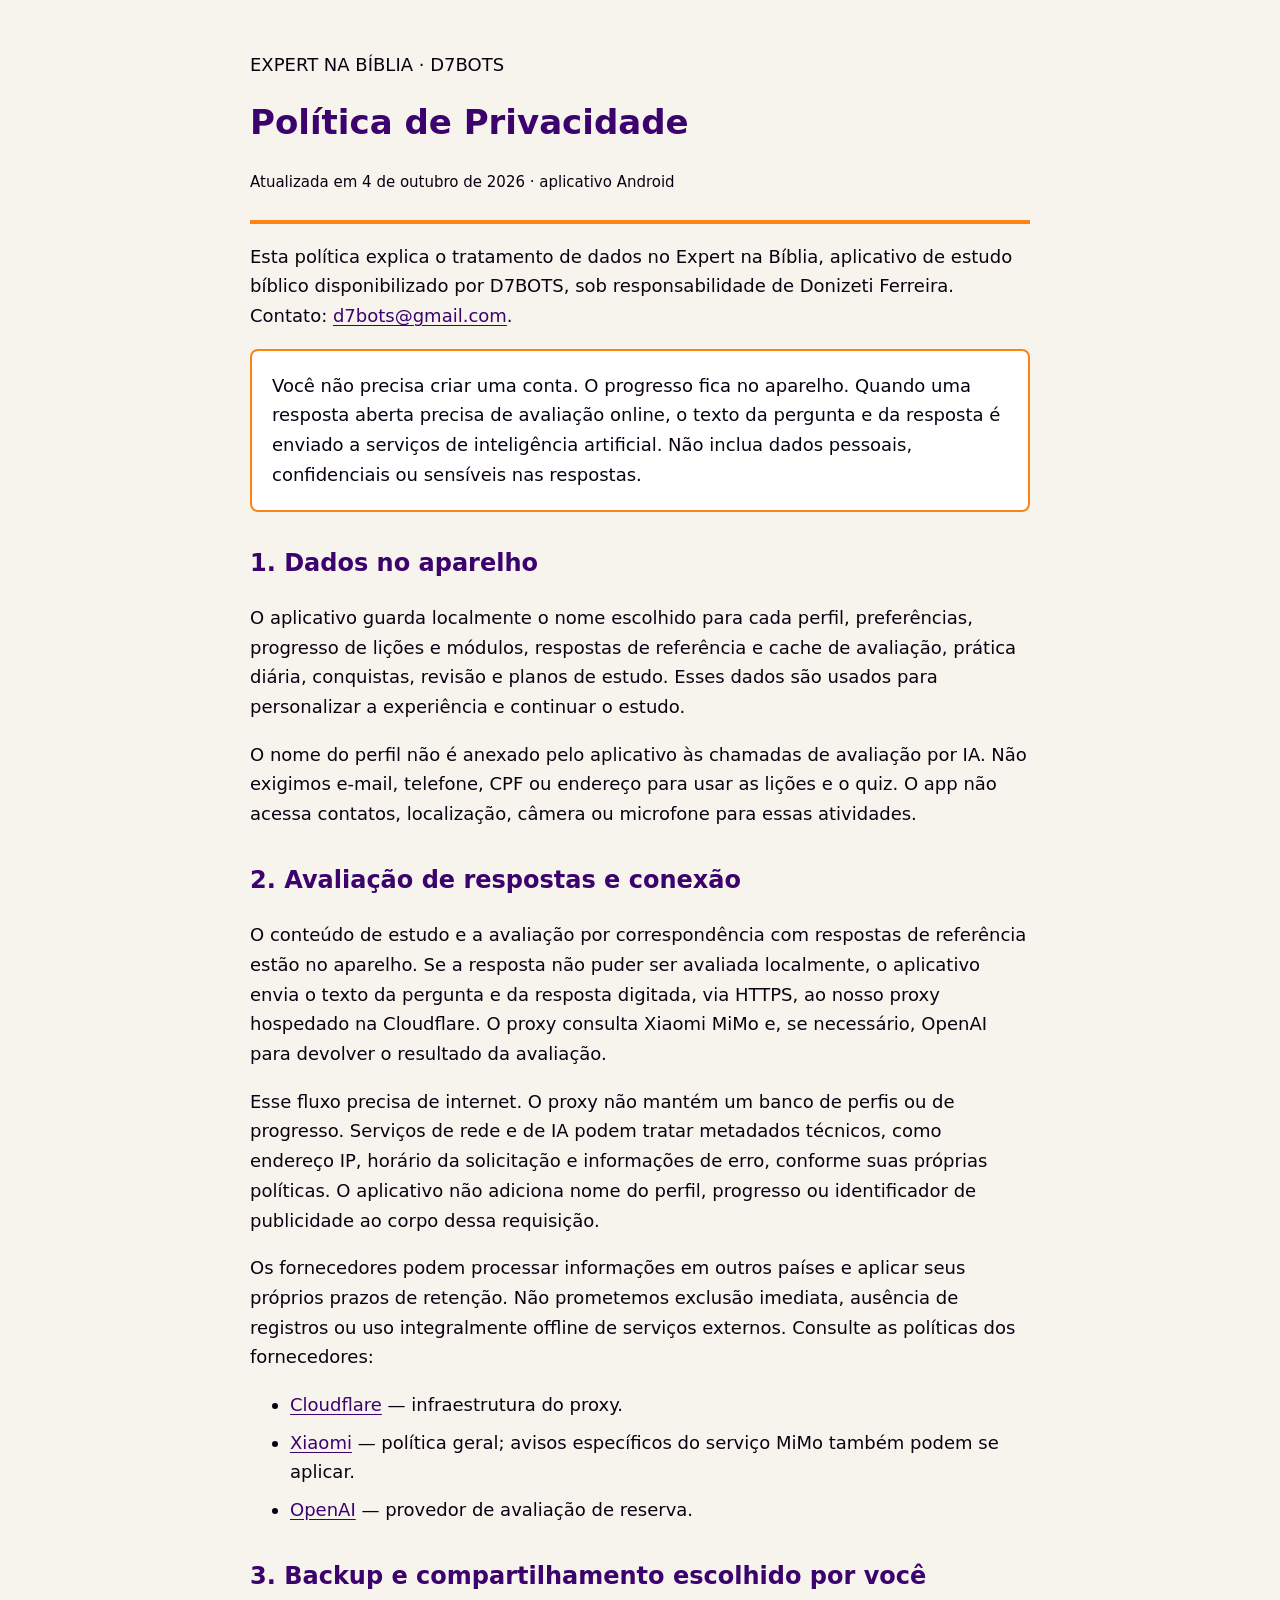
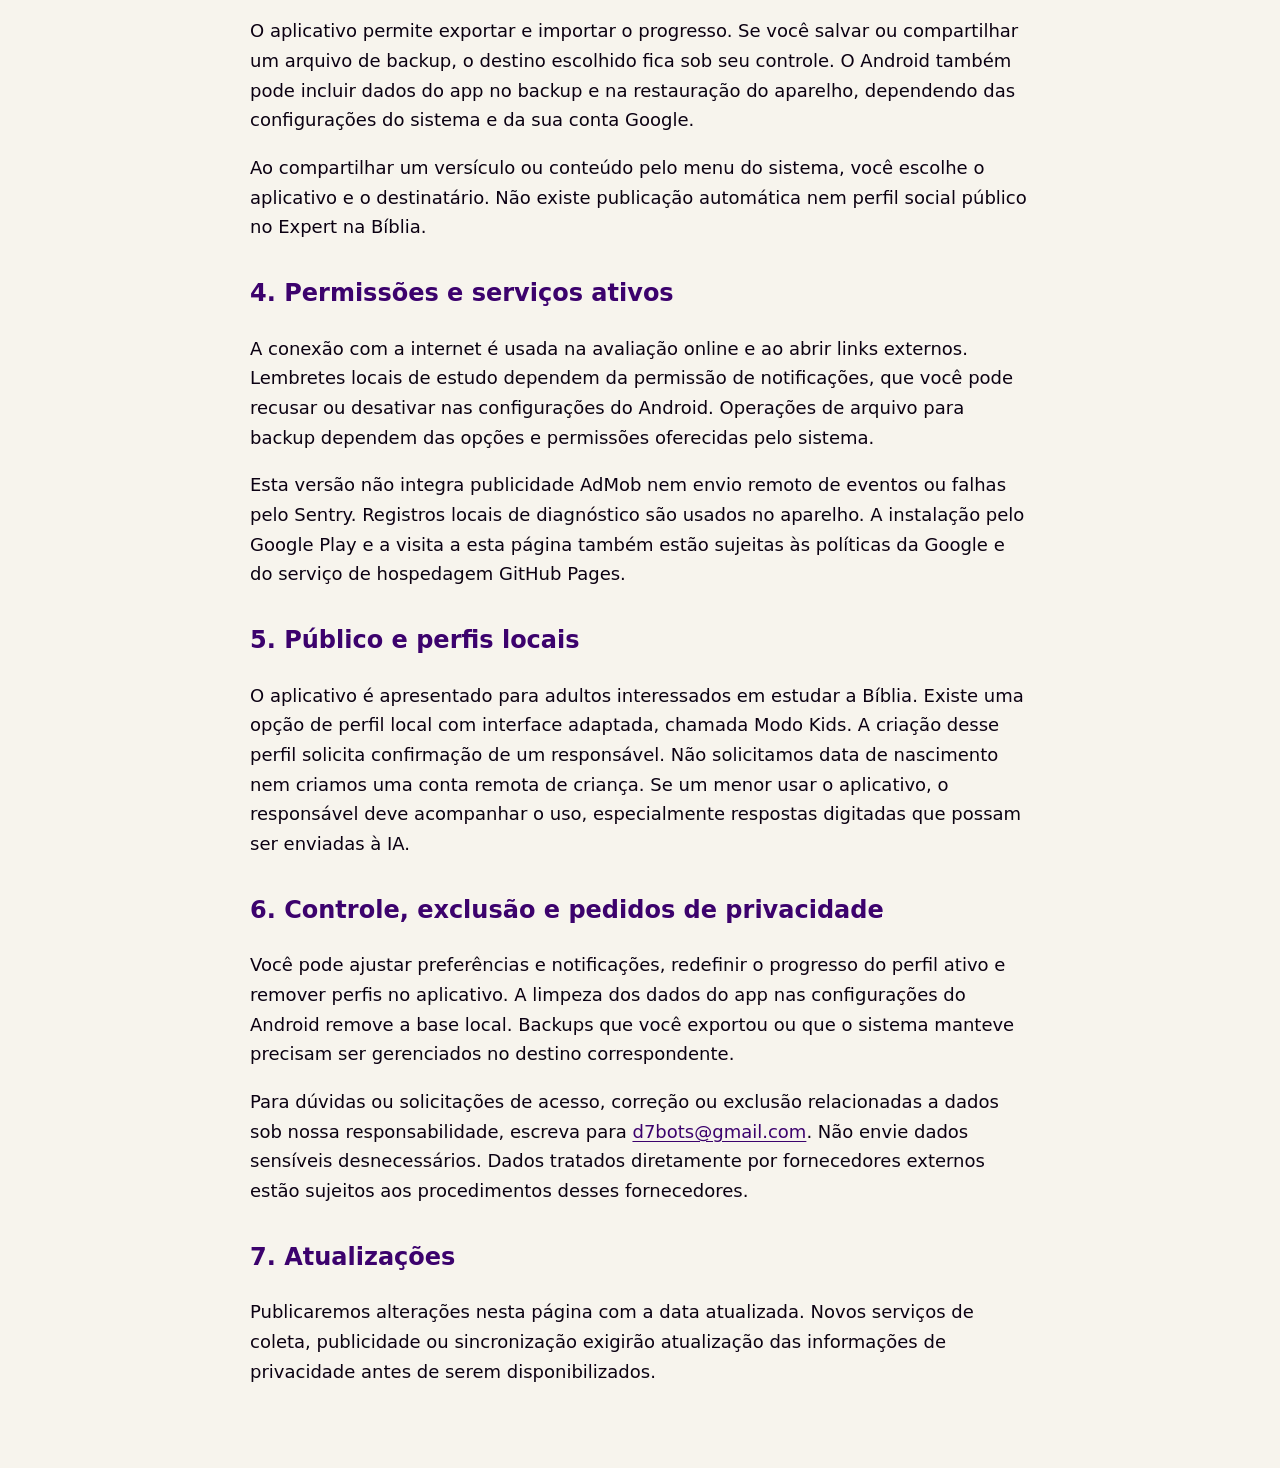
==== expert-na-biblia/privacy.html @ fb79379f "Publica politica de privacidade do Expert na Biblia" ====
<!doctype html>
<html lang="pt-BR">
<head>
  <meta charset="utf-8">
  <meta name="viewport" content="width=device-width, initial-scale=1">
  <title>Política de Privacidade — Expert na Bíblia</title>
  <meta name="description" content="Como o Expert na Bíblia trata o progresso local, as respostas de estudo e a avaliação por inteligência artificial.">
  <meta name="theme-color" content="#3c026d">
  <style>
    *{box-sizing:border-box}body{margin:0;padding:32px 20px 64px;background:#f7f4ed;color:#0b0012;font:18px/1.65 system-ui,sans-serif}main{max-width:780px;margin:auto}header{border-bottom:4px solid #fd8414;padding-bottom:24px}h1{font-size:34px;line-height:1.2;color:#3c026d}h2{font-size:24px;color:#3c026d;margin-top:32px}a{color:#3c026d;text-underline-offset:3px}li{margin:8px 0}.nota{padding:20px;border:2px solid #fd8414;border-radius:8px;background:#ffffff}small{font-size:15px}@media(max-width:480px){body{font-size:17px;padding:24px 16px}h1{font-size:28px}}
  </style>
</head>
<body><main>
  <header><p>EXPERT NA BÍBLIA · D7BOTS</p><h1>Política de Privacidade</h1><small>Atualizada em 4 de outubro de 2026 · aplicativo Android</small></header>
  <p>Esta política explica o tratamento de dados no Expert na Bíblia, aplicativo de estudo bíblico disponibilizado por D7BOTS, sob responsabilidade de Donizeti Ferreira. Contato: <a href="mailto:d7bots@gmail.com">d7bots@gmail.com</a>.</p>
  <p class="nota">Você não precisa criar uma conta. O progresso fica no aparelho. Quando uma resposta aberta precisa de avaliação online, o texto da pergunta e da resposta é enviado a serviços de inteligência artificial. Não inclua dados pessoais, confidenciais ou sensíveis nas respostas.</p>
  <h2>1. Dados no aparelho</h2>
  <p>O aplicativo guarda localmente o nome escolhido para cada perfil, preferências, progresso de lições e módulos, respostas de referência e cache de avaliação, prática diária, conquistas, revisão e planos de estudo. Esses dados são usados para personalizar a experiência e continuar o estudo.</p>
  <p>O nome do perfil não é anexado pelo aplicativo às chamadas de avaliação por IA. Não exigimos e-mail, telefone, CPF ou endereço para usar as lições e o quiz. O app não acessa contatos, localização, câmera ou microfone para essas atividades.</p>
  <h2>2. Avaliação de respostas e conexão</h2>
  <p>O conteúdo de estudo e a avaliação por correspondência com respostas de referência estão no aparelho. Se a resposta não puder ser avaliada localmente, o aplicativo envia o texto da pergunta e da resposta digitada, via HTTPS, ao nosso proxy hospedado na Cloudflare. O proxy consulta Xiaomi MiMo e, se necessário, OpenAI para devolver o resultado da avaliação.</p>
  <p>Esse fluxo precisa de internet. O proxy não mantém um banco de perfis ou de progresso. Serviços de rede e de IA podem tratar metadados técnicos, como endereço IP, horário da solicitação e informações de erro, conforme suas próprias políticas. O aplicativo não adiciona nome do perfil, progresso ou identificador de publicidade ao corpo dessa requisição.</p>
  <p>Os fornecedores podem processar informações em outros países e aplicar seus próprios prazos de retenção. Não prometemos exclusão imediata, ausência de registros ou uso integralmente offline de serviços externos. Consulte as políticas dos fornecedores:</p>
  <ul>
    <li><a href="https://www.cloudflare.com/privacypolicy/">Cloudflare</a> — infraestrutura do proxy.</li>
    <li><a href="https://privacy.mi.com/all/pt_BR/">Xiaomi</a> — política geral; avisos específicos do serviço MiMo também podem se aplicar.</li>
    <li><a href="https://openai.com/policies/privacy-policy/">OpenAI</a> — provedor de avaliação de reserva.</li>
  </ul>
  <h2>3. Backup e compartilhamento escolhido por você</h2>
  <p>O aplicativo permite exportar e importar o progresso. Se você salvar ou compartilhar um arquivo de backup, o destino escolhido fica sob seu controle. O Android também pode incluir dados do app no backup e na restauração do aparelho, dependendo das configurações do sistema e da sua conta Google.</p>
  <p>Ao compartilhar um versículo ou conteúdo pelo menu do sistema, você escolhe o aplicativo e o destinatário. Não existe publicação automática nem perfil social público no Expert na Bíblia.</p>
  <h2>4. Permissões e serviços ativos</h2>
  <p>A conexão com a internet é usada na avaliação online e ao abrir links externos. Lembretes locais de estudo dependem da permissão de notificações, que você pode recusar ou desativar nas configurações do Android. Operações de arquivo para backup dependem das opções e permissões oferecidas pelo sistema.</p>
  <p>Esta versão não integra publicidade AdMob nem envio remoto de eventos ou falhas pelo Sentry. Registros locais de diagnóstico são usados no aparelho. A instalação pelo Google Play e a visita a esta página também estão sujeitas às políticas da Google e do serviço de hospedagem GitHub Pages.</p>
  <h2>5. Público e perfis locais</h2>
  <p>O aplicativo é apresentado para adultos interessados em estudar a Bíblia. Existe uma opção de perfil local com interface adaptada, chamada Modo Kids. A criação desse perfil solicita confirmação de um responsável. Não solicitamos data de nascimento nem criamos uma conta remota de criança. Se um menor usar o aplicativo, o responsável deve acompanhar o uso, especialmente respostas digitadas que possam ser enviadas à IA.</p>
  <h2>6. Controle, exclusão e pedidos de privacidade</h2>
  <p>Você pode ajustar preferências e notificações, redefinir o progresso do perfil ativo e remover perfis no aplicativo. A limpeza dos dados do app nas configurações do Android remove a base local. Backups que você exportou ou que o sistema manteve precisam ser gerenciados no destino correspondente.</p>
  <p>Para dúvidas ou solicitações de acesso, correção ou exclusão relacionadas a dados sob nossa responsabilidade, escreva para <a href="mailto:d7bots@gmail.com">d7bots@gmail.com</a>. Não envie dados sensíveis desnecessários. Dados tratados diretamente por fornecedores externos estão sujeitos aos procedimentos desses fornecedores.</p>
  <h2>7. Atualizações</h2>
  <p>Publicaremos alterações nesta página com a data atualizada. Novos serviços de coleta, publicidade ou sincronização exigirão atualização das informações de privacidade antes de serem disponibilizados.</p>
</main></body>
</html>
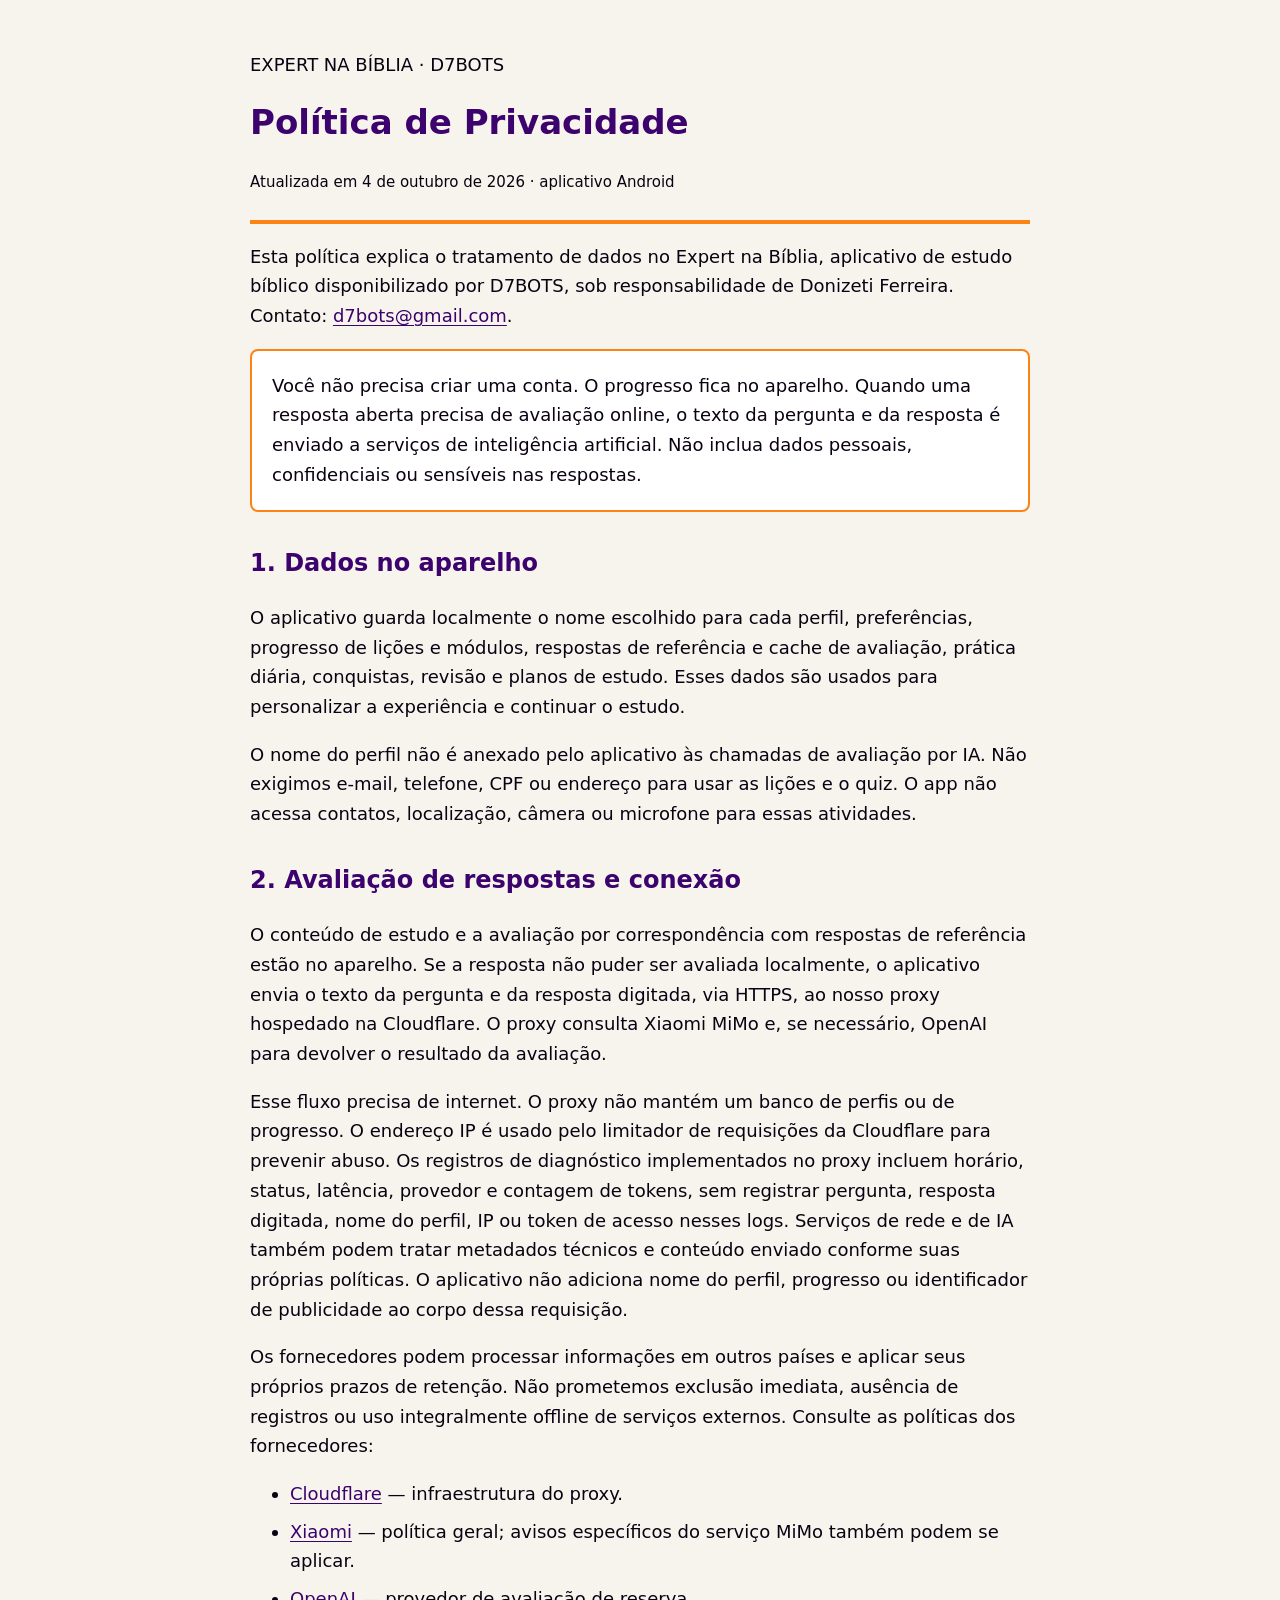
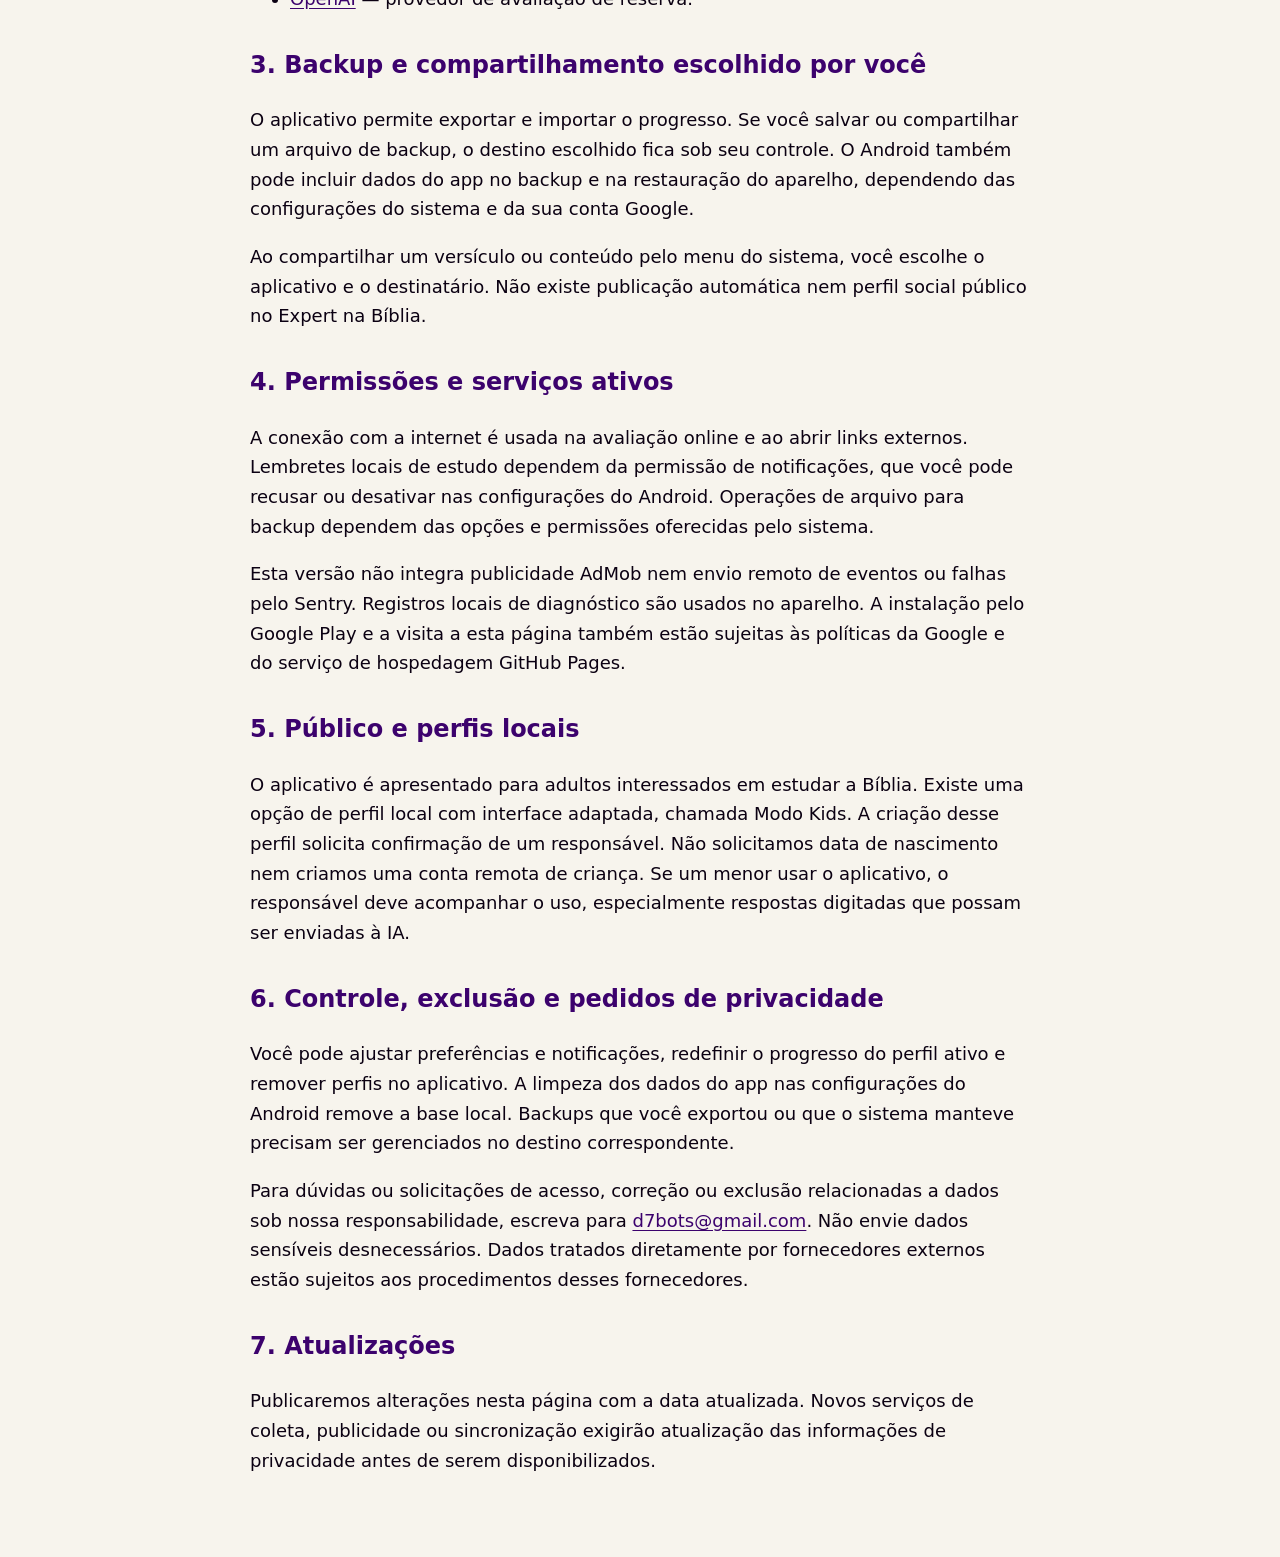
==== commit 5e75e7b4: "Publica politica de privacidade do Expert na Biblia" ====
--- a/expert-na-biblia/privacy.html
+++ b/expert-na-biblia/privacy.html
@@ -19,7 +19,7 @@
   <p>O nome do perfil não é anexado pelo aplicativo às chamadas de avaliação por IA. Não exigimos e-mail, telefone, CPF ou endereço para usar as lições e o quiz. O app não acessa contatos, localização, câmera ou microfone para essas atividades.</p>
   <h2>2. Avaliação de respostas e conexão</h2>
   <p>O conteúdo de estudo e a avaliação por correspondência com respostas de referência estão no aparelho. Se a resposta não puder ser avaliada localmente, o aplicativo envia o texto da pergunta e da resposta digitada, via HTTPS, ao nosso proxy hospedado na Cloudflare. O proxy consulta Xiaomi MiMo e, se necessário, OpenAI para devolver o resultado da avaliação.</p>
-  <p>Esse fluxo precisa de internet. O proxy não mantém um banco de perfis ou de progresso. Serviços de rede e de IA podem tratar metadados técnicos, como endereço IP, horário da solicitação e informações de erro, conforme suas próprias políticas. O aplicativo não adiciona nome do perfil, progresso ou identificador de publicidade ao corpo dessa requisição.</p>
+  <p>Esse fluxo precisa de internet. O proxy não mantém um banco de perfis ou de progresso. O endereço IP é usado pelo limitador de requisições da Cloudflare para prevenir abuso. Os registros de diagnóstico implementados no proxy incluem horário, status, latência, provedor e contagem de tokens, sem registrar pergunta, resposta digitada, nome do perfil, IP ou token de acesso nesses logs. Serviços de rede e de IA também podem tratar metadados técnicos e conteúdo enviado conforme suas próprias políticas. O aplicativo não adiciona nome do perfil, progresso ou identificador de publicidade ao corpo dessa requisição.</p>
   <p>Os fornecedores podem processar informações em outros países e aplicar seus próprios prazos de retenção. Não prometemos exclusão imediata, ausência de registros ou uso integralmente offline de serviços externos. Consulte as políticas dos fornecedores:</p>
   <ul>
     <li><a href="https://www.cloudflare.com/privacypolicy/">Cloudflare</a> — infraestrutura do proxy.</li>
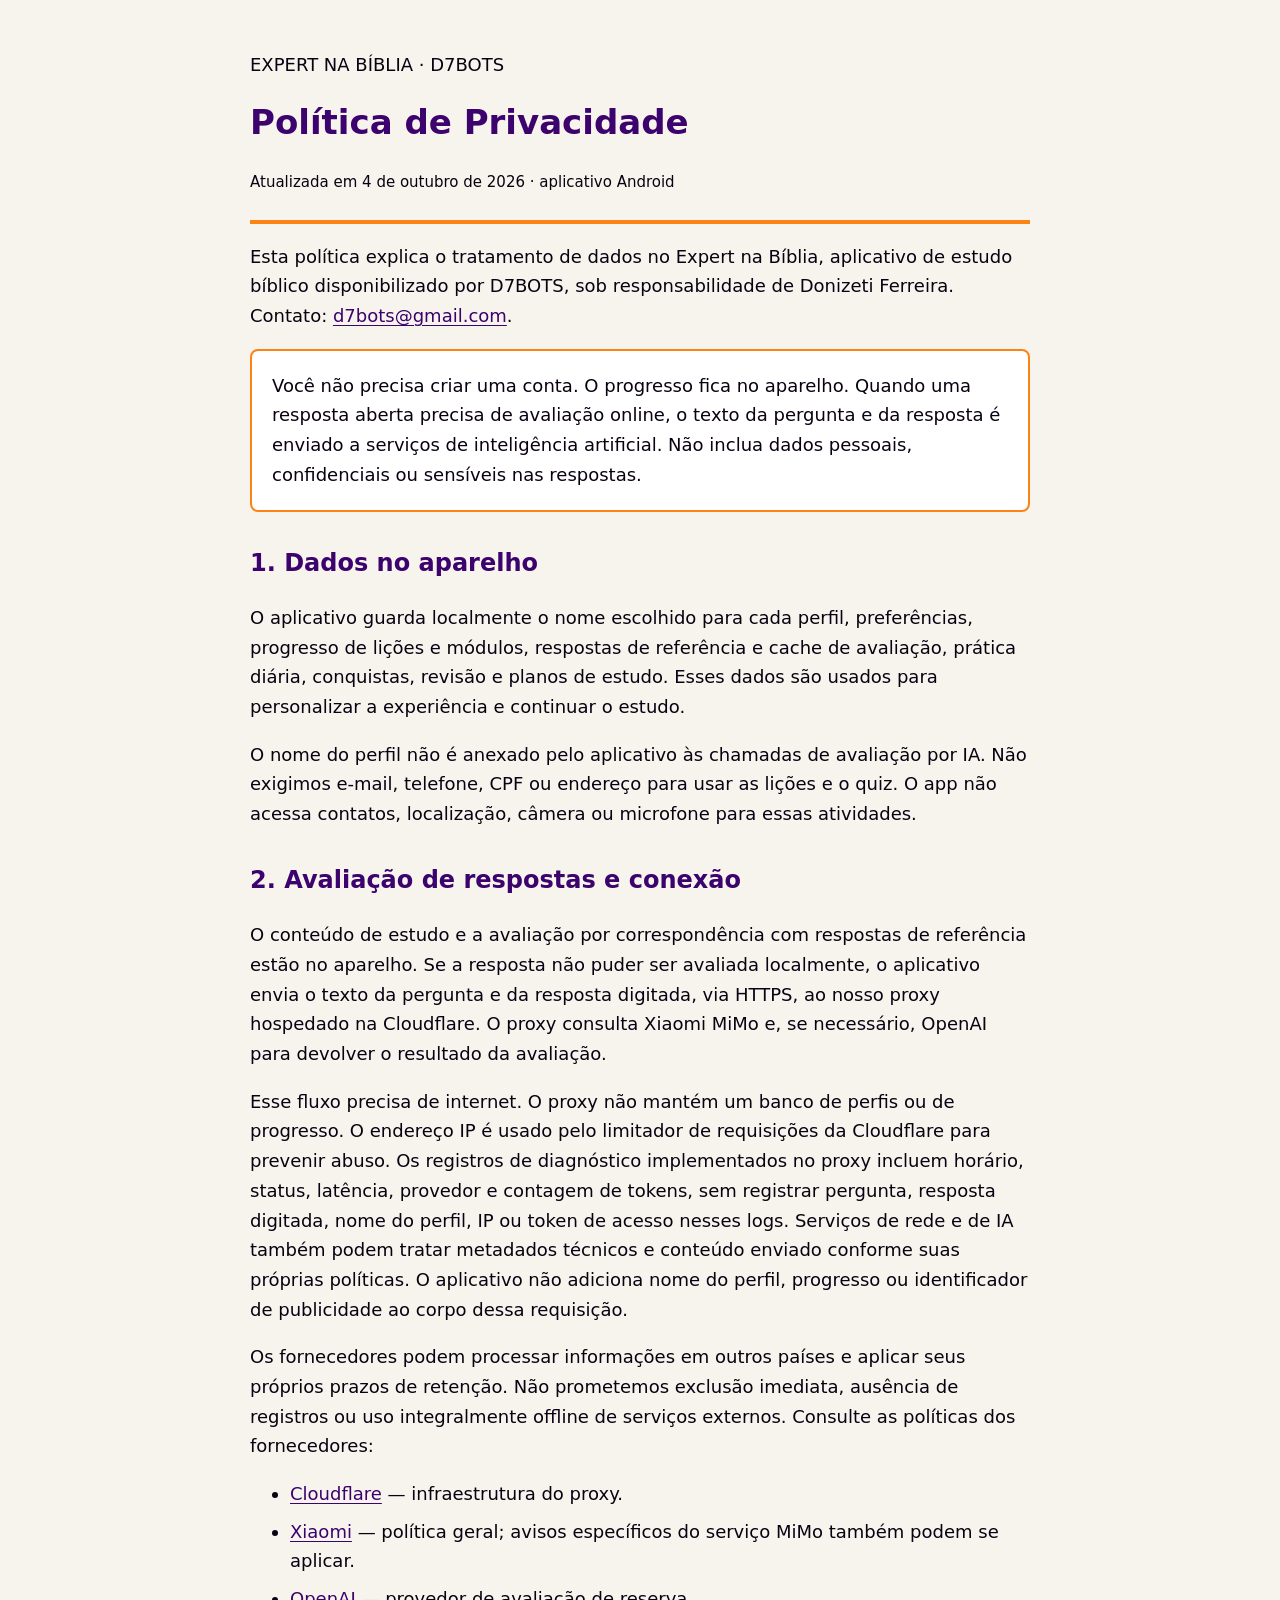
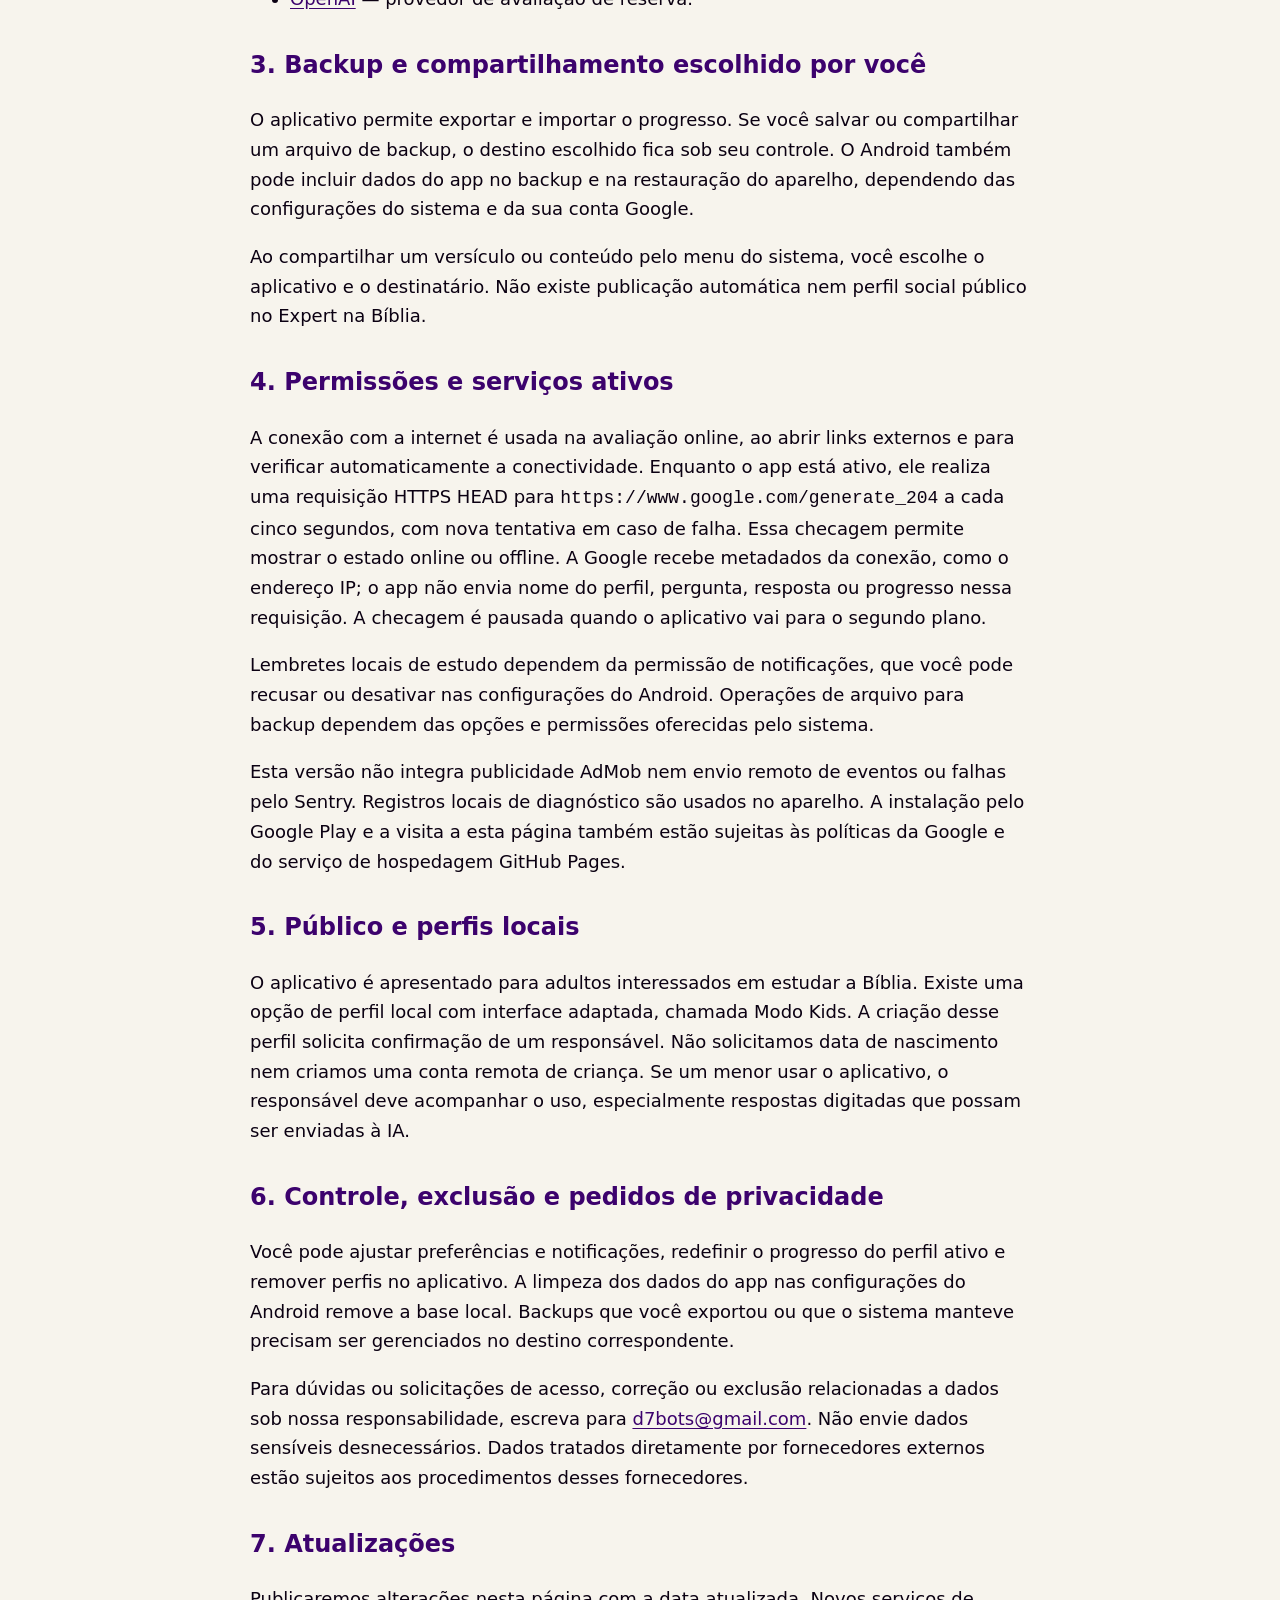
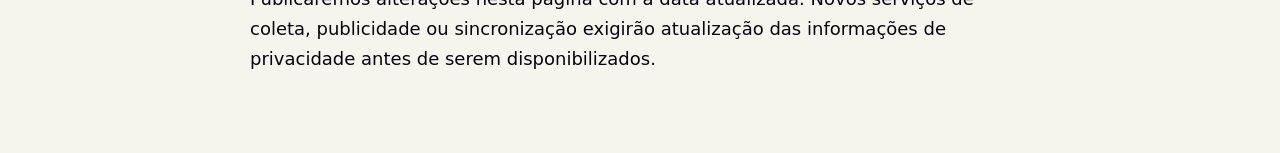
==== commit 317facc5: "Publica politica de privacidade do Expert na Biblia" ====
--- a/expert-na-biblia/privacy.html
+++ b/expert-na-biblia/privacy.html
@@ -30,11 +30,12 @@
   <p>O aplicativo permite exportar e importar o progresso. Se você salvar ou compartilhar um arquivo de backup, o destino escolhido fica sob seu controle. O Android também pode incluir dados do app no backup e na restauração do aparelho, dependendo das configurações do sistema e da sua conta Google.</p>
   <p>Ao compartilhar um versículo ou conteúdo pelo menu do sistema, você escolhe o aplicativo e o destinatário. Não existe publicação automática nem perfil social público no Expert na Bíblia.</p>
   <h2>4. Permissões e serviços ativos</h2>
-  <p>A conexão com a internet é usada na avaliação online e ao abrir links externos. Lembretes locais de estudo dependem da permissão de notificações, que você pode recusar ou desativar nas configurações do Android. Operações de arquivo para backup dependem das opções e permissões oferecidas pelo sistema.</p>
+  <p>A conexão com a internet é usada na avaliação online, ao abrir links externos e para verificar automaticamente a conectividade. Enquanto o app está ativo, ele realiza uma requisição HTTPS HEAD para <code>https://www.google.com/generate_204</code> a cada cinco segundos, com nova tentativa em caso de falha. Essa checagem permite mostrar o estado online ou offline. A Google recebe metadados da conexão, como o endereço IP; o app não envia nome do perfil, pergunta, resposta ou progresso nessa requisição. A checagem é pausada quando o aplicativo vai para o segundo plano.</p>
+  <p>Lembretes locais de estudo dependem da permissão de notificações, que você pode recusar ou desativar nas configurações do Android. Operações de arquivo para backup dependem das opções e permissões oferecidas pelo sistema.</p>
   <p>Esta versão não integra publicidade AdMob nem envio remoto de eventos ou falhas pelo Sentry. Registros locais de diagnóstico são usados no aparelho. A instalação pelo Google Play e a visita a esta página também estão sujeitas às políticas da Google e do serviço de hospedagem GitHub Pages.</p>
   <h2>5. Público e perfis locais</h2>
   <p>O aplicativo é apresentado para adultos interessados em estudar a Bíblia. Existe uma opção de perfil local com interface adaptada, chamada Modo Kids. A criação desse perfil solicita confirmação de um responsável. Não solicitamos data de nascimento nem criamos uma conta remota de criança. Se um menor usar o aplicativo, o responsável deve acompanhar o uso, especialmente respostas digitadas que possam ser enviadas à IA.</p>
-  <h2>6. Controle, exclusão e pedidos de privacidade</h2>
+  <h2 id="exclusao">6. Controle, exclusão e pedidos de privacidade</h2>
   <p>Você pode ajustar preferências e notificações, redefinir o progresso do perfil ativo e remover perfis no aplicativo. A limpeza dos dados do app nas configurações do Android remove a base local. Backups que você exportou ou que o sistema manteve precisam ser gerenciados no destino correspondente.</p>
   <p>Para dúvidas ou solicitações de acesso, correção ou exclusão relacionadas a dados sob nossa responsabilidade, escreva para <a href="mailto:d7bots@gmail.com">d7bots@gmail.com</a>. Não envie dados sensíveis desnecessários. Dados tratados diretamente por fornecedores externos estão sujeitos aos procedimentos desses fornecedores.</p>
   <h2>7. Atualizações</h2>
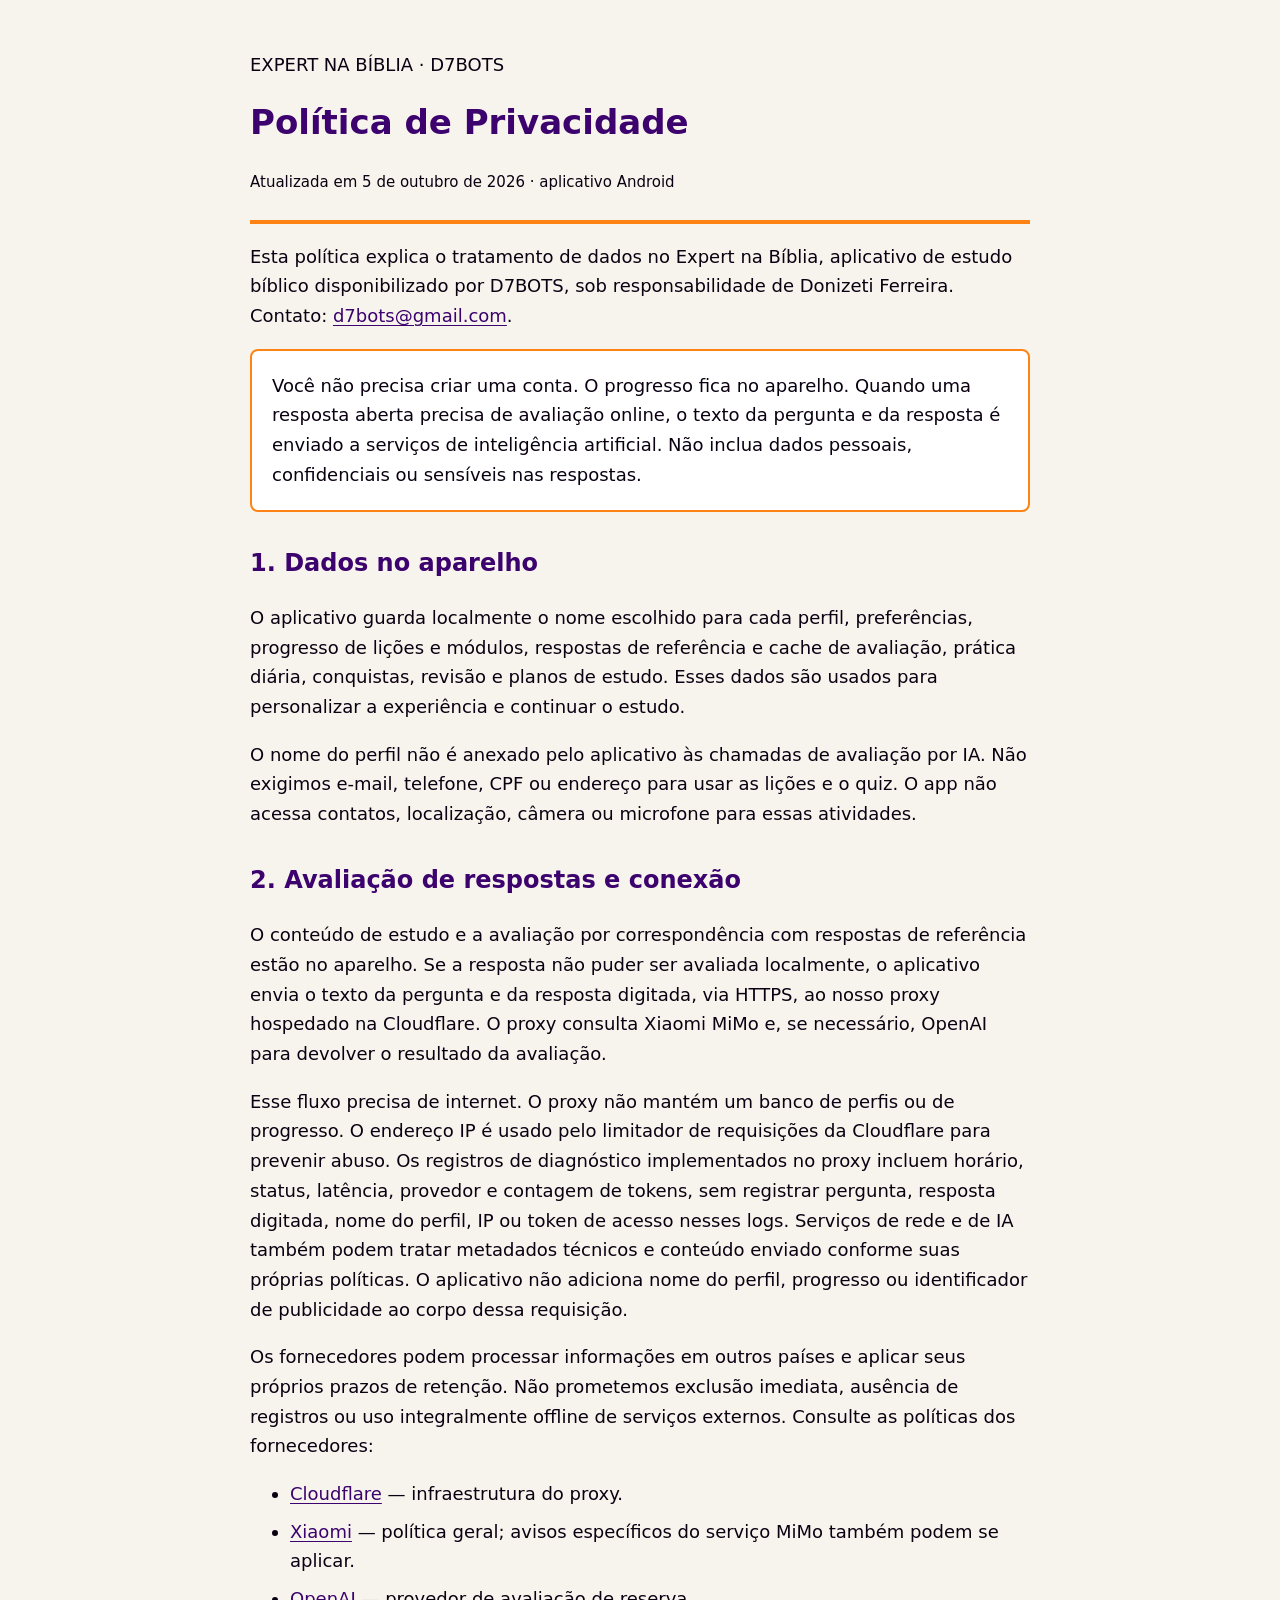
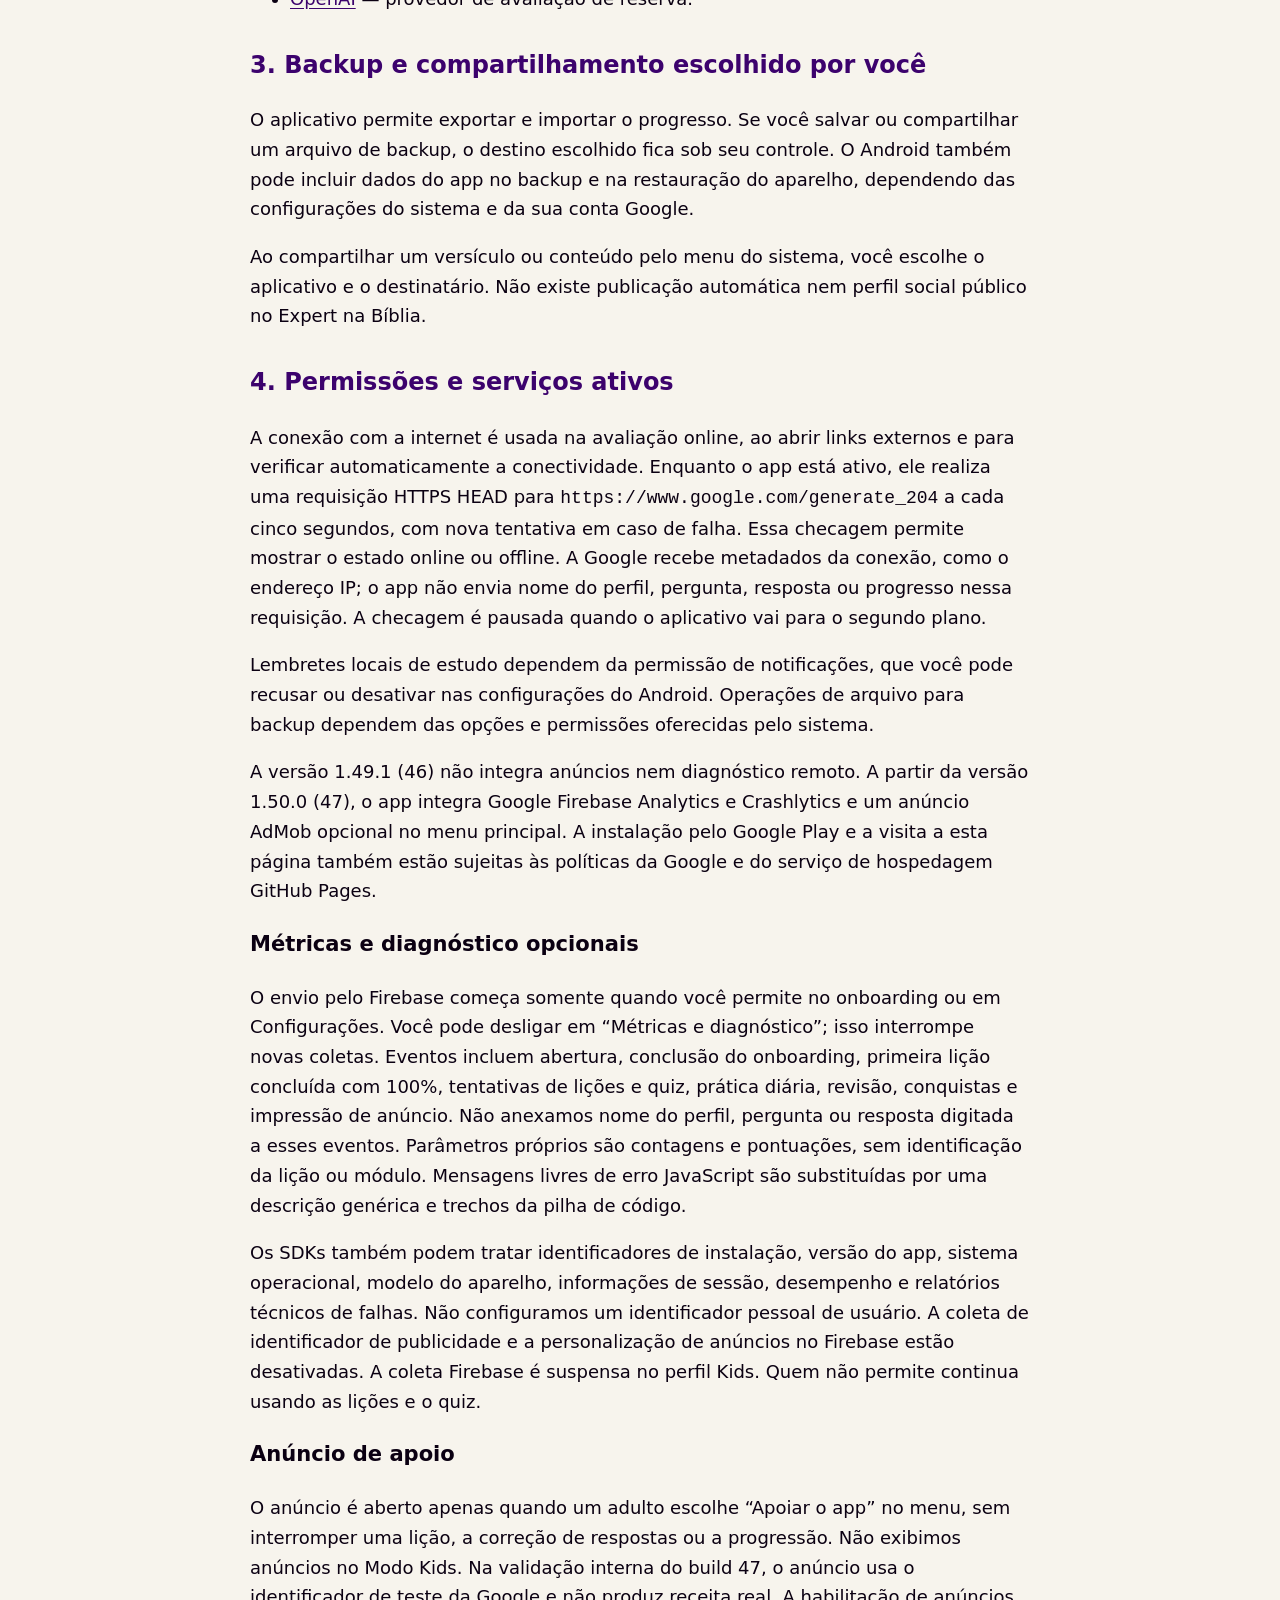
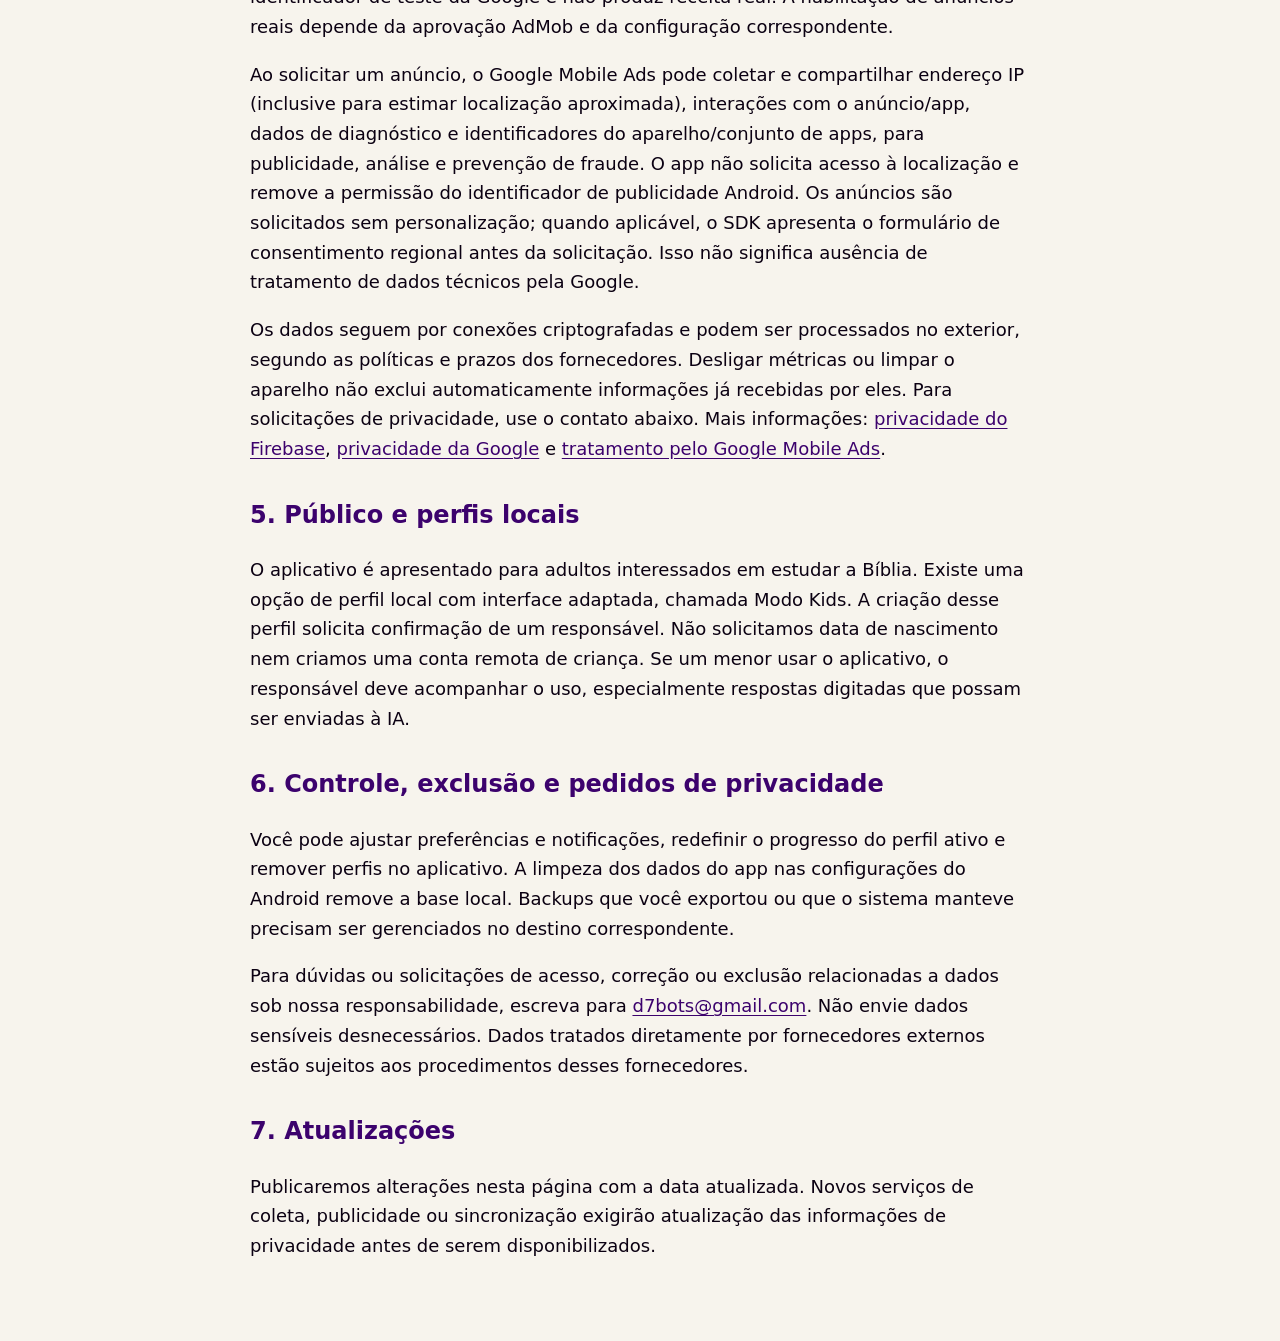
==== commit 0b1f34f3: "Publica politica de privacidade do Expert na Biblia" ====
--- a/expert-na-biblia/privacy.html
+++ b/expert-na-biblia/privacy.html
@@ -11,7 +11,7 @@
   </style>
 </head>
 <body><main>
-  <header><p>EXPERT NA BÍBLIA · D7BOTS</p><h1>Política de Privacidade</h1><small>Atualizada em 4 de outubro de 2026 · aplicativo Android</small></header>
+  <header><p>EXPERT NA BÍBLIA · D7BOTS</p><h1>Política de Privacidade</h1><small>Atualizada em 5 de outubro de 2026 · aplicativo Android</small></header>
   <p>Esta política explica o tratamento de dados no Expert na Bíblia, aplicativo de estudo bíblico disponibilizado por D7BOTS, sob responsabilidade de Donizeti Ferreira. Contato: <a href="mailto:d7bots@gmail.com">d7bots@gmail.com</a>.</p>
   <p class="nota">Você não precisa criar uma conta. O progresso fica no aparelho. Quando uma resposta aberta precisa de avaliação online, o texto da pergunta e da resposta é enviado a serviços de inteligência artificial. Não inclua dados pessoais, confidenciais ou sensíveis nas respostas.</p>
   <h2>1. Dados no aparelho</h2>
@@ -32,7 +32,14 @@
   <h2>4. Permissões e serviços ativos</h2>
   <p>A conexão com a internet é usada na avaliação online, ao abrir links externos e para verificar automaticamente a conectividade. Enquanto o app está ativo, ele realiza uma requisição HTTPS HEAD para <code>https://www.google.com/generate_204</code> a cada cinco segundos, com nova tentativa em caso de falha. Essa checagem permite mostrar o estado online ou offline. A Google recebe metadados da conexão, como o endereço IP; o app não envia nome do perfil, pergunta, resposta ou progresso nessa requisição. A checagem é pausada quando o aplicativo vai para o segundo plano.</p>
   <p>Lembretes locais de estudo dependem da permissão de notificações, que você pode recusar ou desativar nas configurações do Android. Operações de arquivo para backup dependem das opções e permissões oferecidas pelo sistema.</p>
-  <p>Esta versão não integra publicidade AdMob nem envio remoto de eventos ou falhas pelo Sentry. Registros locais de diagnóstico são usados no aparelho. A instalação pelo Google Play e a visita a esta página também estão sujeitas às políticas da Google e do serviço de hospedagem GitHub Pages.</p>
+  <p>A versão 1.49.1 (46) não integra anúncios nem diagnóstico remoto. A partir da versão 1.50.0 (47), o app integra Google Firebase Analytics e Crashlytics e um anúncio AdMob opcional no menu principal. A instalação pelo Google Play e a visita a esta página também estão sujeitas às políticas da Google e do serviço de hospedagem GitHub Pages.</p>
+  <h3>Métricas e diagnóstico opcionais</h3>
+  <p>O envio pelo Firebase começa somente quando você permite no onboarding ou em Configurações. Você pode desligar em “Métricas e diagnóstico”; isso interrompe novas coletas. Eventos incluem abertura, conclusão do onboarding, primeira lição concluída com 100%, tentativas de lições e quiz, prática diária, revisão, conquistas e impressão de anúncio. Não anexamos nome do perfil, pergunta ou resposta digitada a esses eventos. Parâmetros próprios são contagens e pontuações, sem identificação da lição ou módulo. Mensagens livres de erro JavaScript são substituídas por uma descrição genérica e trechos da pilha de código.</p>
+  <p>Os SDKs também podem tratar identificadores de instalação, versão do app, sistema operacional, modelo do aparelho, informações de sessão, desempenho e relatórios técnicos de falhas. Não configuramos um identificador pessoal de usuário. A coleta de identificador de publicidade e a personalização de anúncios no Firebase estão desativadas. A coleta Firebase é suspensa no perfil Kids. Quem não permite continua usando as lições e o quiz.</p>
+  <h3>Anúncio de apoio</h3>
+  <p>O anúncio é aberto apenas quando um adulto escolhe “Apoiar o app” no menu, sem interromper uma lição, a correção de respostas ou a progressão. Não exibimos anúncios no Modo Kids. Na validação interna do build 47, o anúncio usa o identificador de teste da Google e não produz receita real. A habilitação de anúncios reais depende da aprovação AdMob e da configuração correspondente.</p>
+  <p>Ao solicitar um anúncio, o Google Mobile Ads pode coletar e compartilhar endereço IP (inclusive para estimar localização aproximada), interações com o anúncio/app, dados de diagnóstico e identificadores do aparelho/conjunto de apps, para publicidade, análise e prevenção de fraude. O app não solicita acesso à localização e remove a permissão do identificador de publicidade Android. Os anúncios são solicitados sem personalização; quando aplicável, o SDK apresenta o formulário de consentimento regional antes da solicitação. Isso não significa ausência de tratamento de dados técnicos pela Google.</p>
+  <p>Os dados seguem por conexões criptografadas e podem ser processados no exterior, segundo as políticas e prazos dos fornecedores. Desligar métricas ou limpar o aparelho não exclui automaticamente informações já recebidas por eles. Para solicitações de privacidade, use o contato abaixo. Mais informações: <a href="https://firebase.google.com/support/privacy">privacidade do Firebase</a>, <a href="https://policies.google.com/privacy">privacidade da Google</a> e <a href="https://developers.google.com/admob/android/privacy/play-data-disclosure">tratamento pelo Google Mobile Ads</a>.</p>
   <h2>5. Público e perfis locais</h2>
   <p>O aplicativo é apresentado para adultos interessados em estudar a Bíblia. Existe uma opção de perfil local com interface adaptada, chamada Modo Kids. A criação desse perfil solicita confirmação de um responsável. Não solicitamos data de nascimento nem criamos uma conta remota de criança. Se um menor usar o aplicativo, o responsável deve acompanhar o uso, especialmente respostas digitadas que possam ser enviadas à IA.</p>
   <h2 id="exclusao">6. Controle, exclusão e pedidos de privacidade</h2>
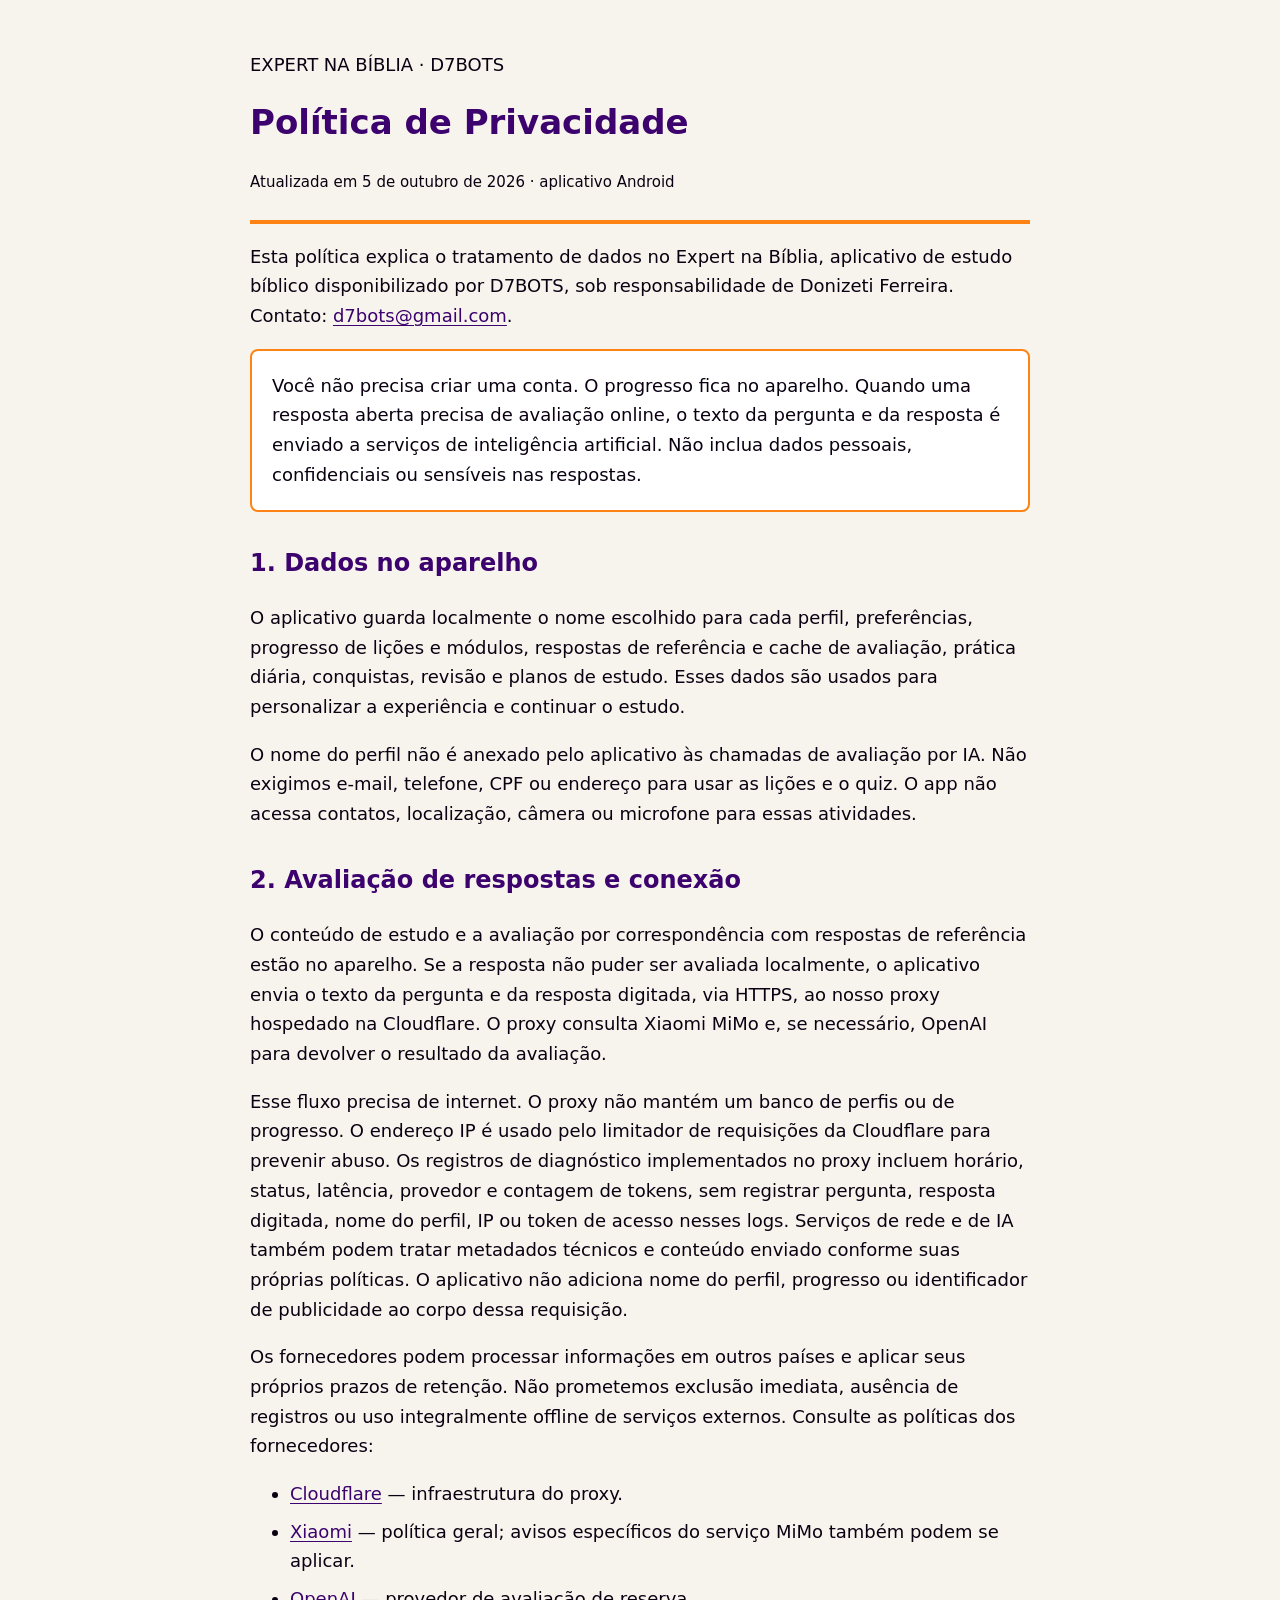
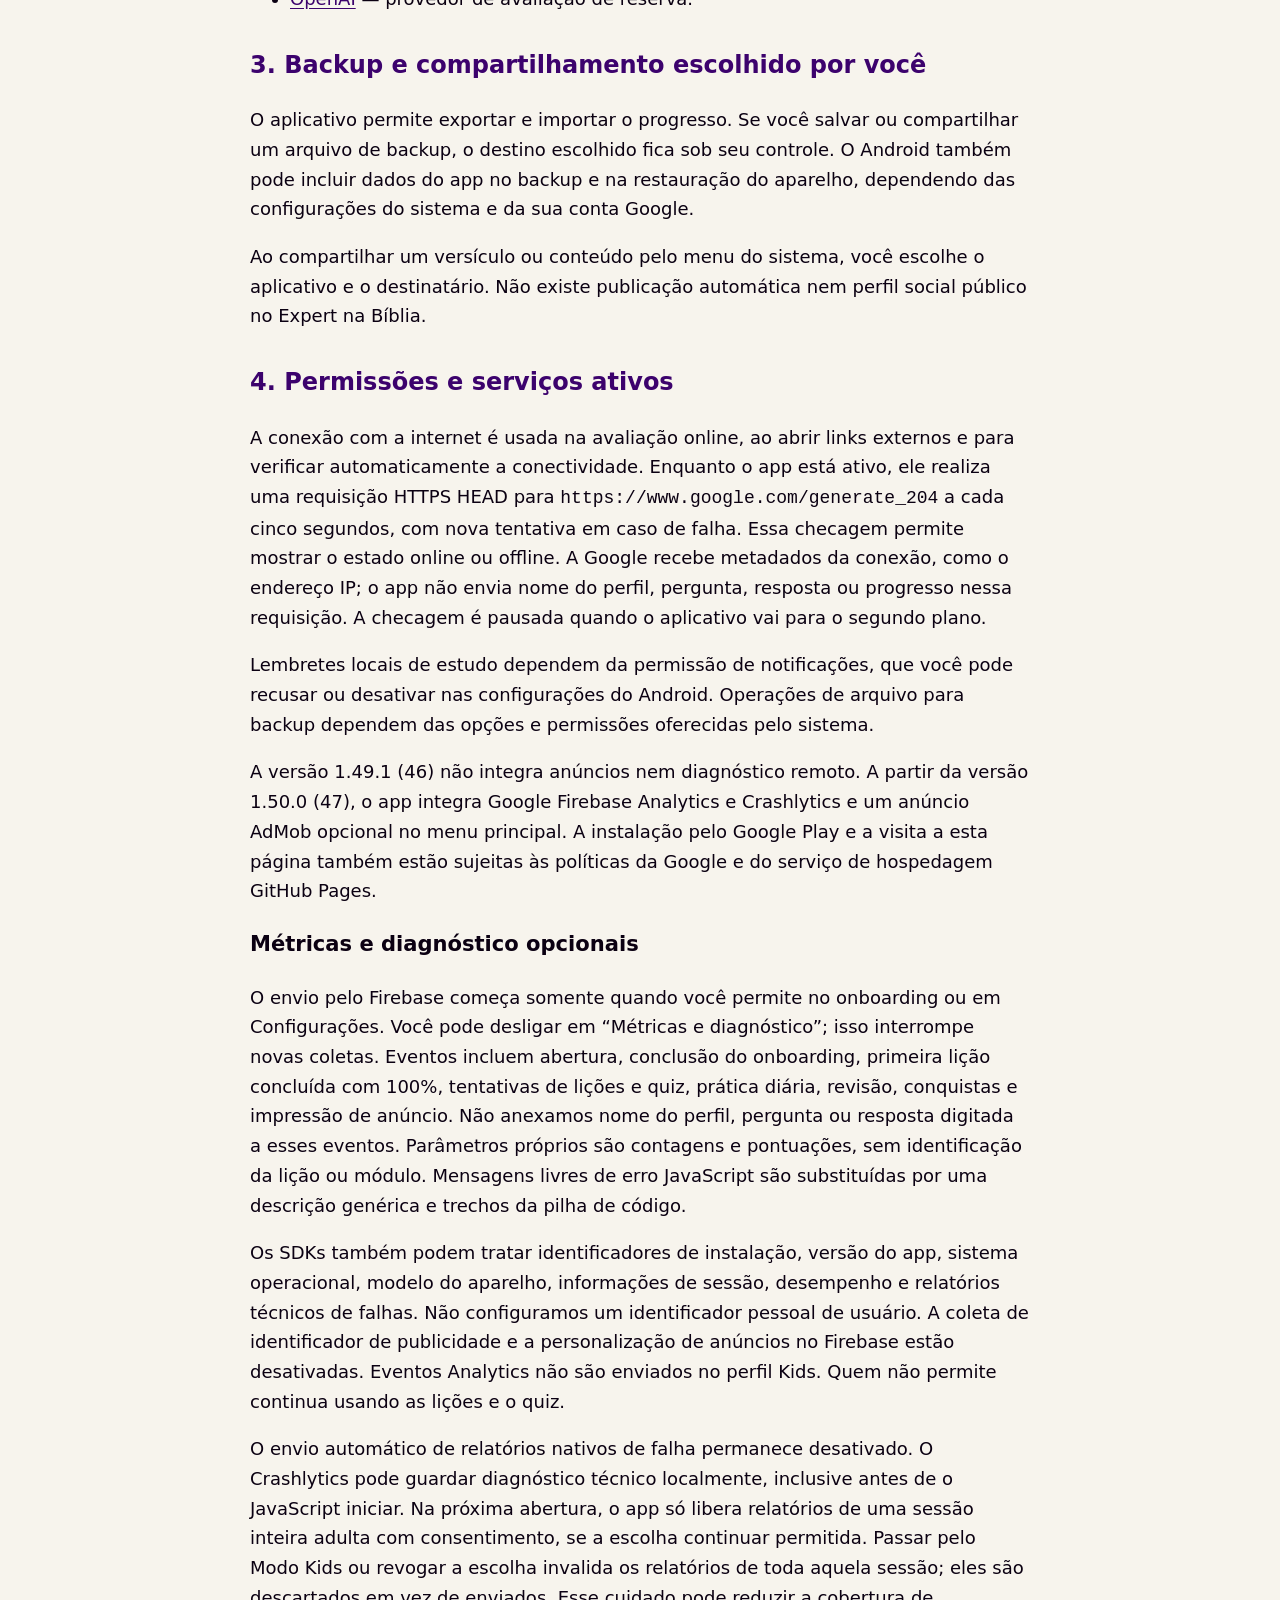
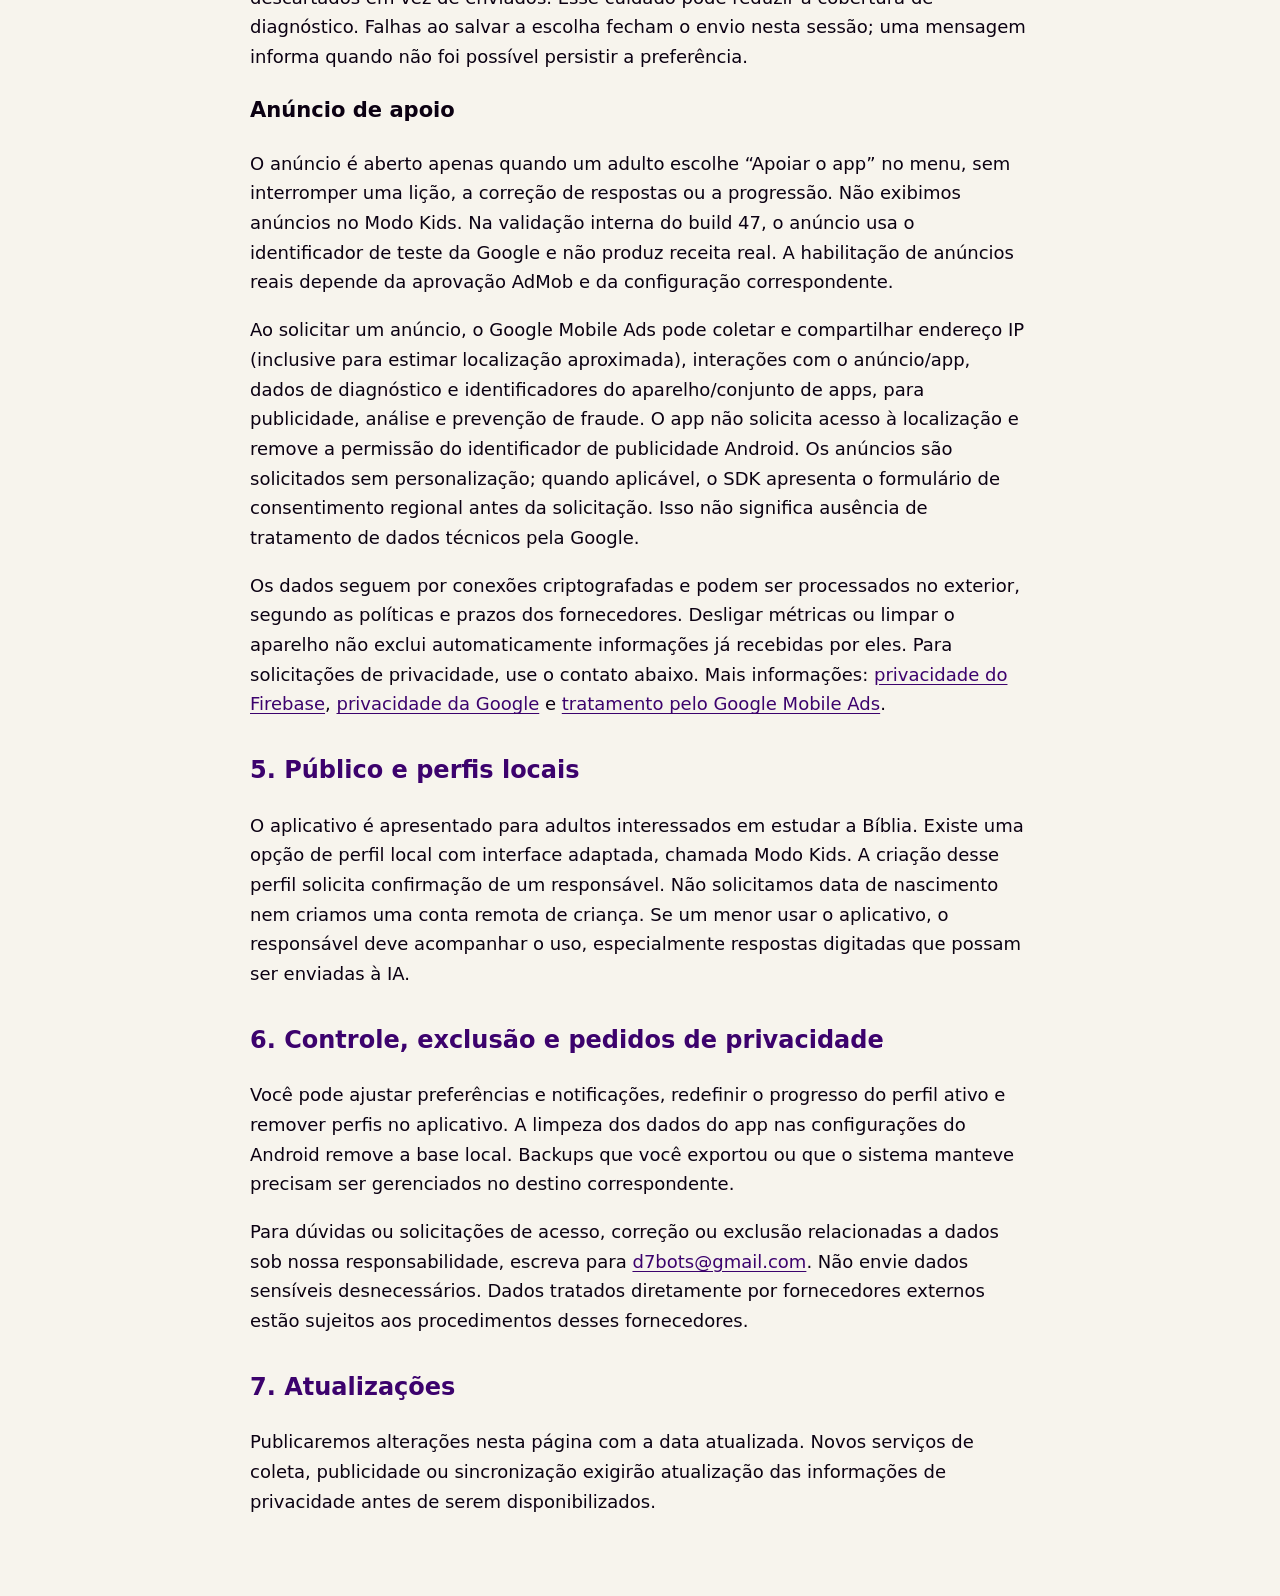
==== commit e9c3b728: "Publica politica de privacidade do Expert na Biblia" ====
--- a/expert-na-biblia/privacy.html
+++ b/expert-na-biblia/privacy.html
@@ -35,7 +35,8 @@
   <p>A versão 1.49.1 (46) não integra anúncios nem diagnóstico remoto. A partir da versão 1.50.0 (47), o app integra Google Firebase Analytics e Crashlytics e um anúncio AdMob opcional no menu principal. A instalação pelo Google Play e a visita a esta página também estão sujeitas às políticas da Google e do serviço de hospedagem GitHub Pages.</p>
   <h3>Métricas e diagnóstico opcionais</h3>
   <p>O envio pelo Firebase começa somente quando você permite no onboarding ou em Configurações. Você pode desligar em “Métricas e diagnóstico”; isso interrompe novas coletas. Eventos incluem abertura, conclusão do onboarding, primeira lição concluída com 100%, tentativas de lições e quiz, prática diária, revisão, conquistas e impressão de anúncio. Não anexamos nome do perfil, pergunta ou resposta digitada a esses eventos. Parâmetros próprios são contagens e pontuações, sem identificação da lição ou módulo. Mensagens livres de erro JavaScript são substituídas por uma descrição genérica e trechos da pilha de código.</p>
-  <p>Os SDKs também podem tratar identificadores de instalação, versão do app, sistema operacional, modelo do aparelho, informações de sessão, desempenho e relatórios técnicos de falhas. Não configuramos um identificador pessoal de usuário. A coleta de identificador de publicidade e a personalização de anúncios no Firebase estão desativadas. A coleta Firebase é suspensa no perfil Kids. Quem não permite continua usando as lições e o quiz.</p>
+  <p>Os SDKs também podem tratar identificadores de instalação, versão do app, sistema operacional, modelo do aparelho, informações de sessão, desempenho e relatórios técnicos de falhas. Não configuramos um identificador pessoal de usuário. A coleta de identificador de publicidade e a personalização de anúncios no Firebase estão desativadas. Eventos Analytics não são enviados no perfil Kids. Quem não permite continua usando as lições e o quiz.</p>
+  <p>O envio automático de relatórios nativos de falha permanece desativado. O Crashlytics pode guardar diagnóstico técnico localmente, inclusive antes de o JavaScript iniciar. Na próxima abertura, o app só libera relatórios de uma sessão inteira adulta com consentimento, se a escolha continuar permitida. Passar pelo Modo Kids ou revogar a escolha invalida os relatórios de toda aquela sessão; eles são descartados em vez de enviados. Esse cuidado pode reduzir a cobertura de diagnóstico. Falhas ao salvar a escolha fecham o envio nesta sessão; uma mensagem informa quando não foi possível persistir a preferência.</p>
   <h3>Anúncio de apoio</h3>
   <p>O anúncio é aberto apenas quando um adulto escolhe “Apoiar o app” no menu, sem interromper uma lição, a correção de respostas ou a progressão. Não exibimos anúncios no Modo Kids. Na validação interna do build 47, o anúncio usa o identificador de teste da Google e não produz receita real. A habilitação de anúncios reais depende da aprovação AdMob e da configuração correspondente.</p>
   <p>Ao solicitar um anúncio, o Google Mobile Ads pode coletar e compartilhar endereço IP (inclusive para estimar localização aproximada), interações com o anúncio/app, dados de diagnóstico e identificadores do aparelho/conjunto de apps, para publicidade, análise e prevenção de fraude. O app não solicita acesso à localização e remove a permissão do identificador de publicidade Android. Os anúncios são solicitados sem personalização; quando aplicável, o SDK apresenta o formulário de consentimento regional antes da solicitação. Isso não significa ausência de tratamento de dados técnicos pela Google.</p>
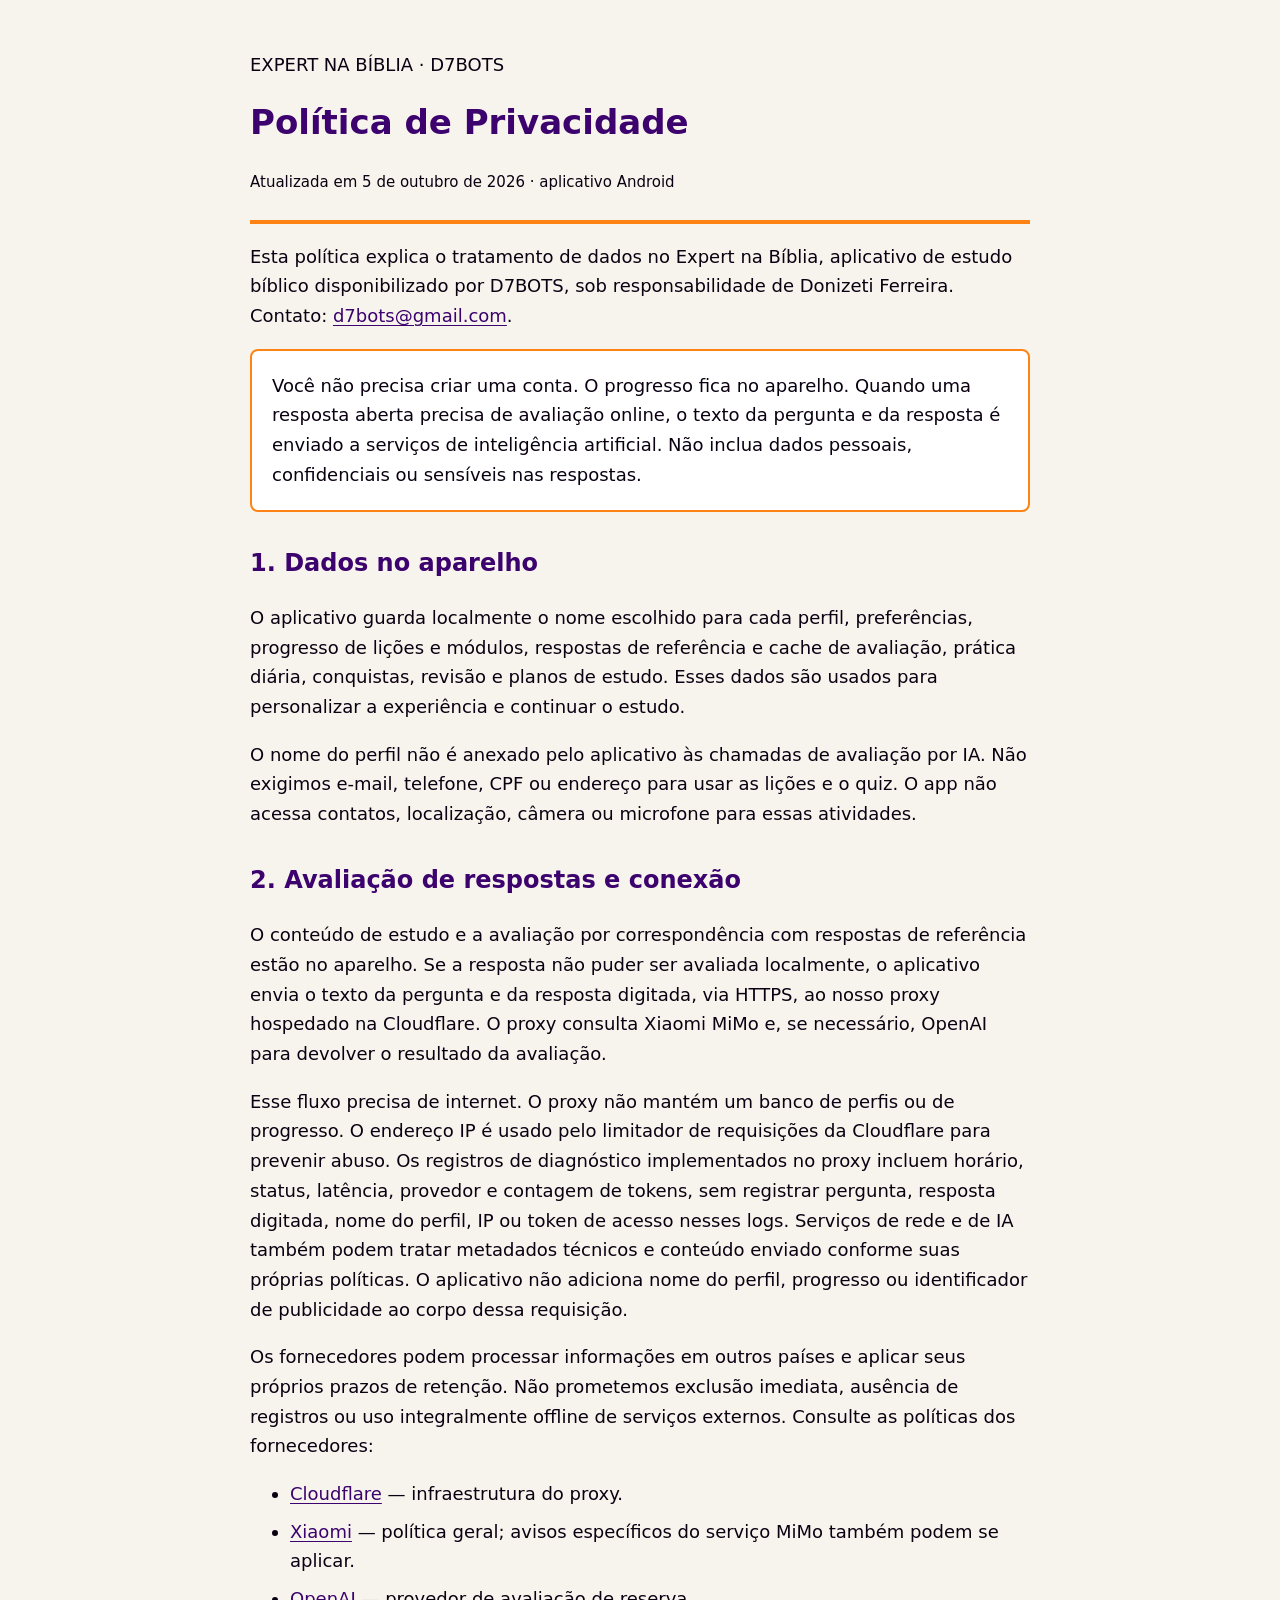
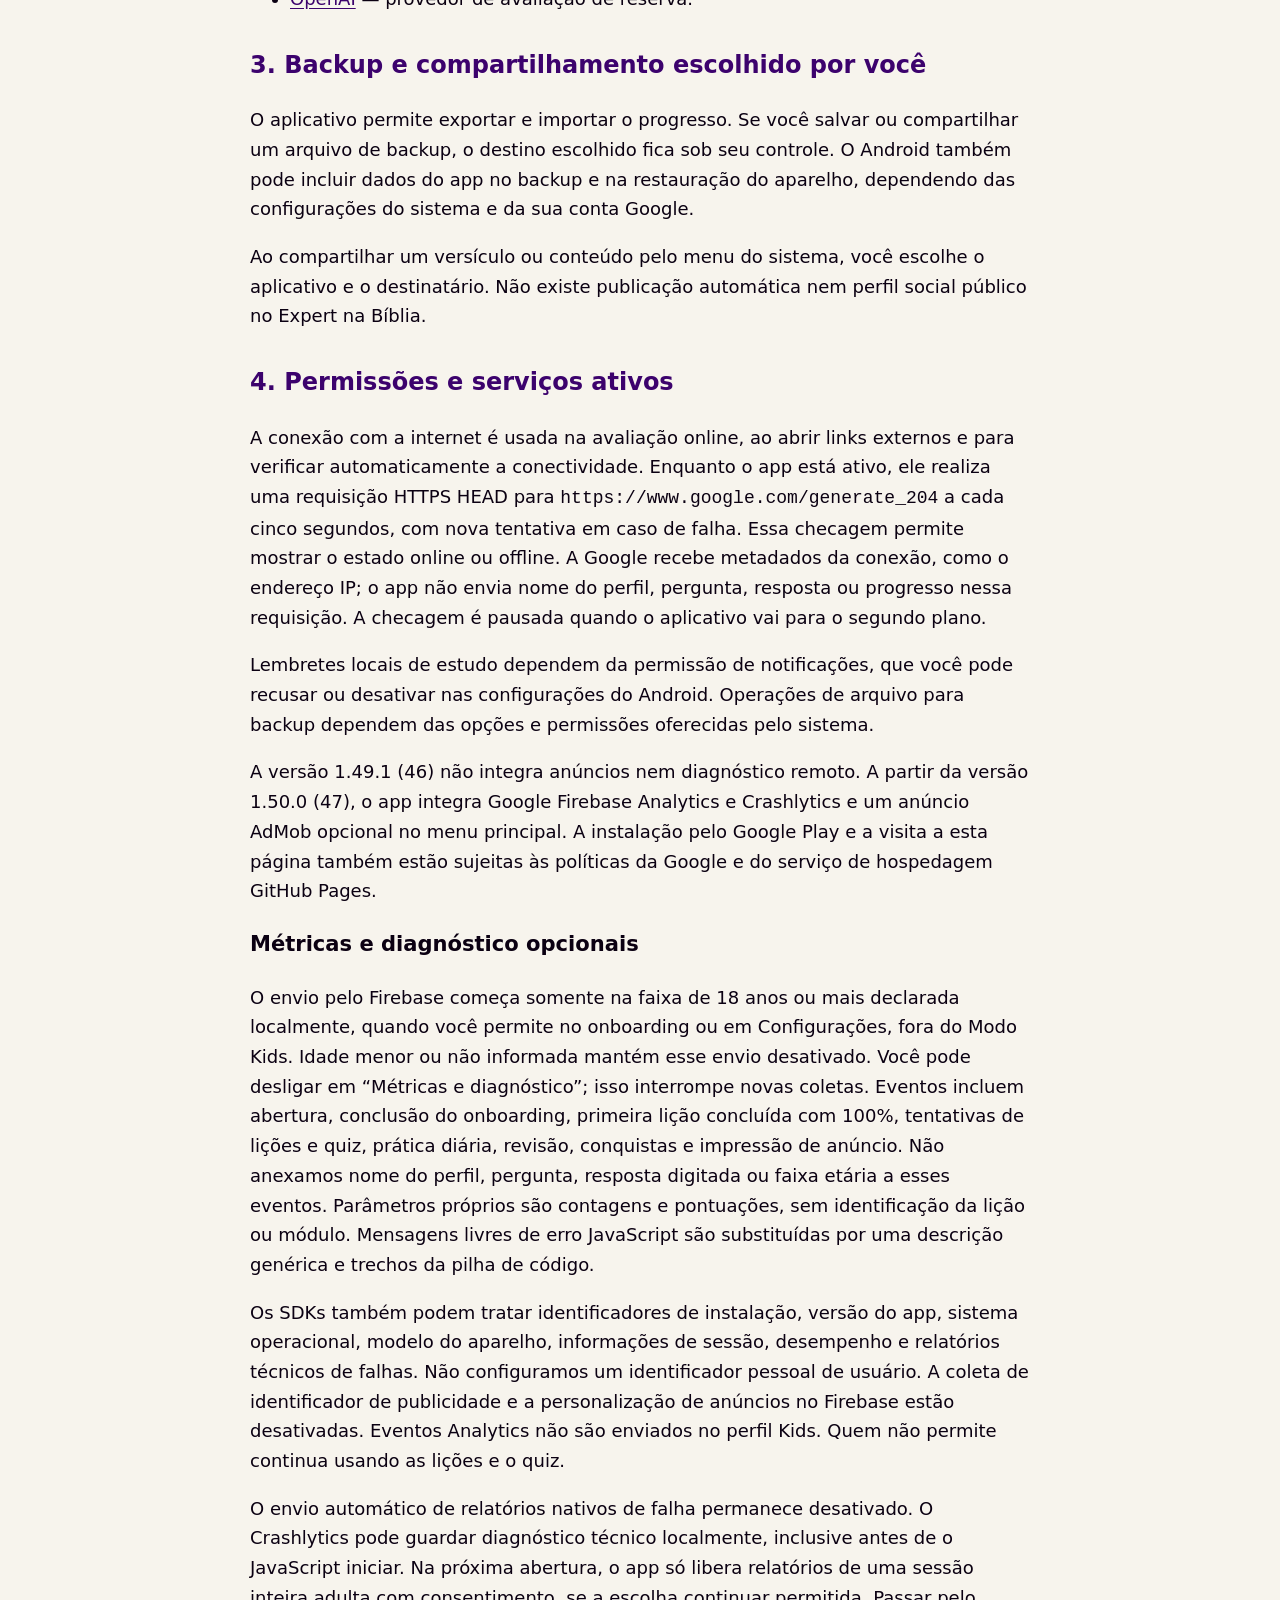
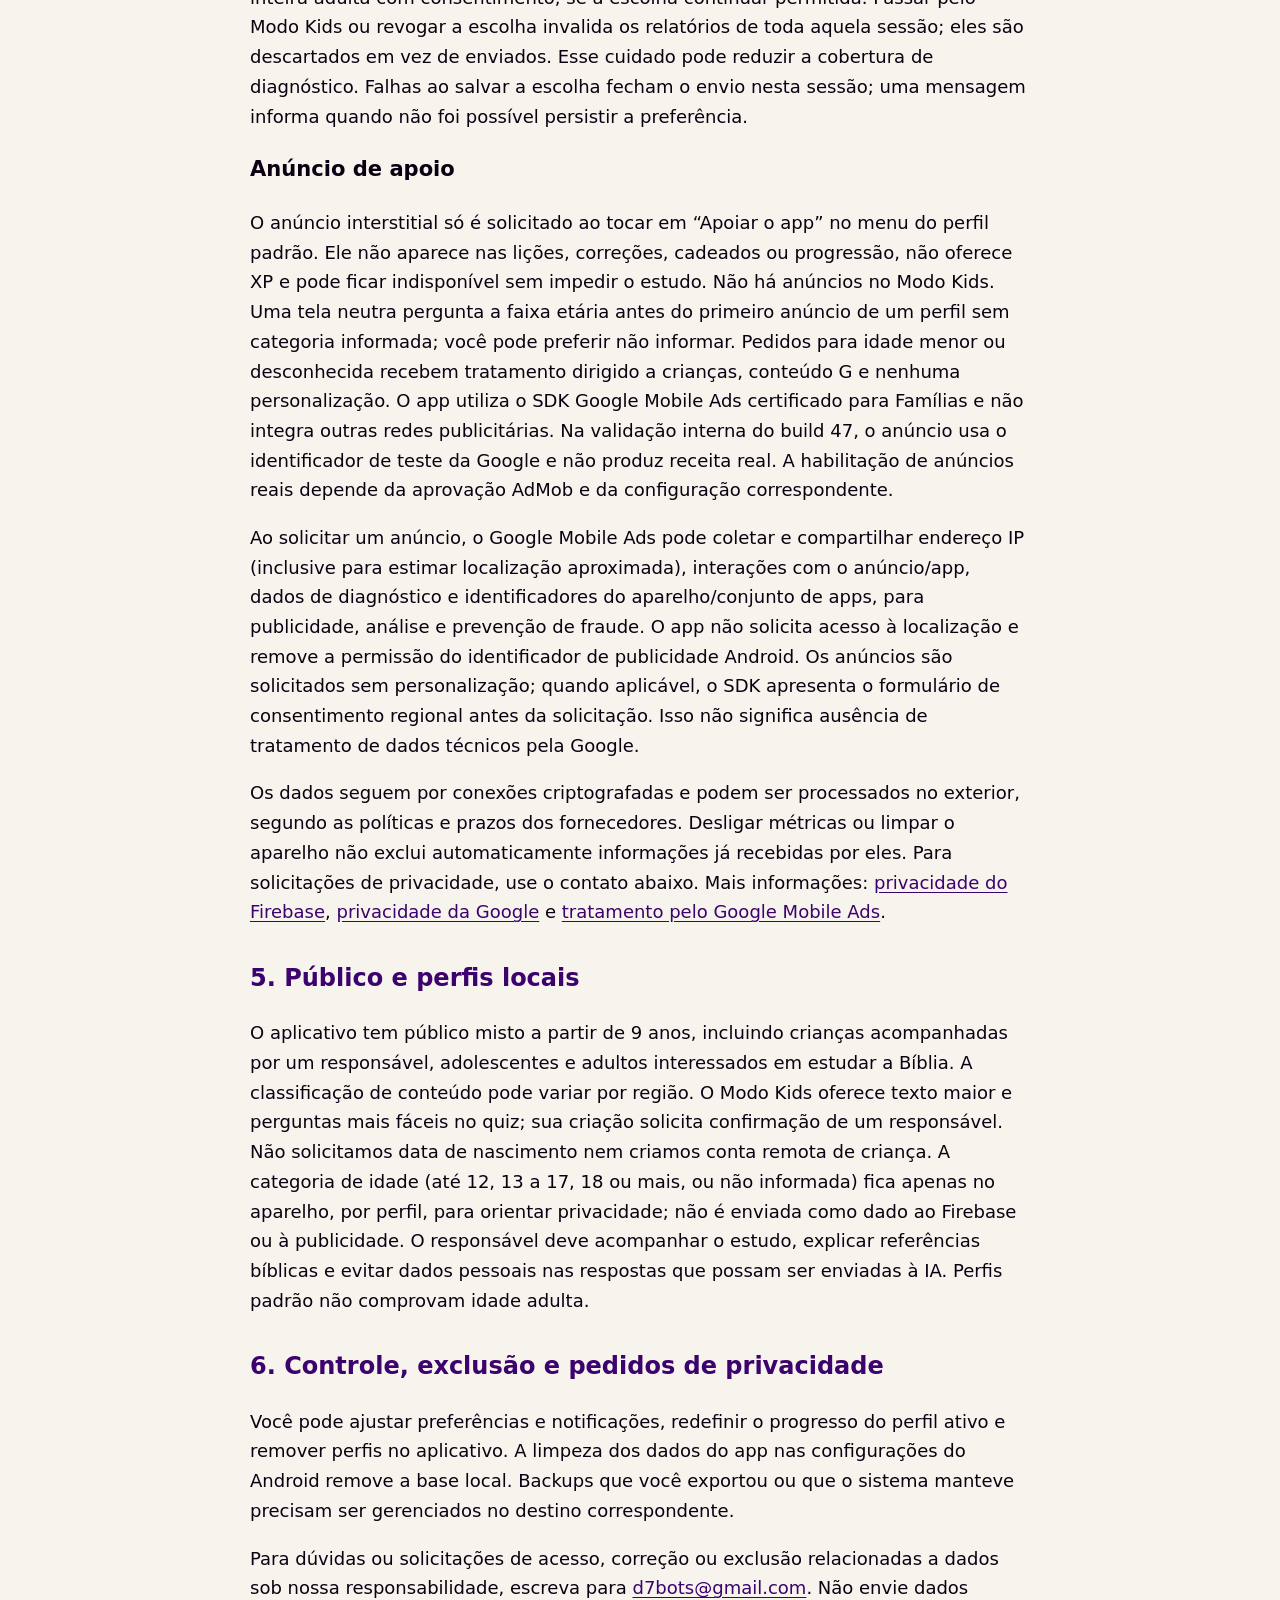
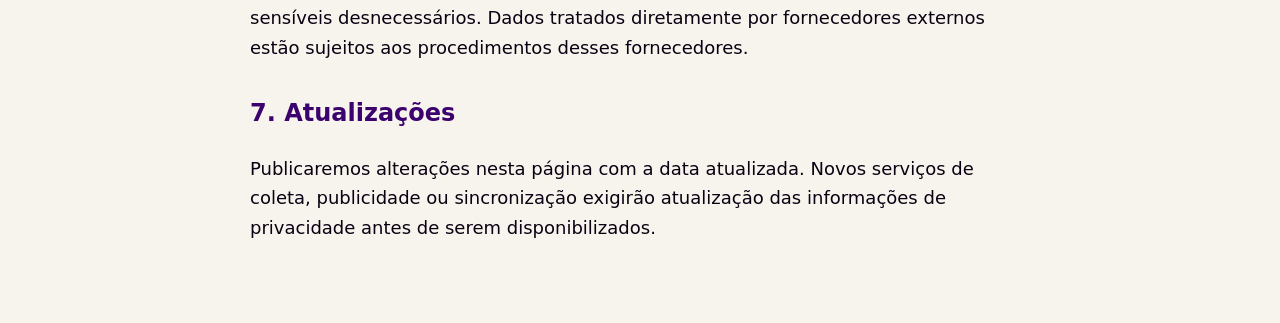
==== commit 3eadd0ae: "Publica politica de privacidade do Expert na Biblia" ====
--- a/expert-na-biblia/privacy.html
+++ b/expert-na-biblia/privacy.html
@@ -34,15 +34,15 @@
   <p>Lembretes locais de estudo dependem da permissão de notificações, que você pode recusar ou desativar nas configurações do Android. Operações de arquivo para backup dependem das opções e permissões oferecidas pelo sistema.</p>
   <p>A versão 1.49.1 (46) não integra anúncios nem diagnóstico remoto. A partir da versão 1.50.0 (47), o app integra Google Firebase Analytics e Crashlytics e um anúncio AdMob opcional no menu principal. A instalação pelo Google Play e a visita a esta página também estão sujeitas às políticas da Google e do serviço de hospedagem GitHub Pages.</p>
   <h3>Métricas e diagnóstico opcionais</h3>
-  <p>O envio pelo Firebase começa somente quando você permite no onboarding ou em Configurações. Você pode desligar em “Métricas e diagnóstico”; isso interrompe novas coletas. Eventos incluem abertura, conclusão do onboarding, primeira lição concluída com 100%, tentativas de lições e quiz, prática diária, revisão, conquistas e impressão de anúncio. Não anexamos nome do perfil, pergunta ou resposta digitada a esses eventos. Parâmetros próprios são contagens e pontuações, sem identificação da lição ou módulo. Mensagens livres de erro JavaScript são substituídas por uma descrição genérica e trechos da pilha de código.</p>
+  <p>O envio pelo Firebase começa somente na faixa de 18 anos ou mais declarada localmente, quando você permite no onboarding ou em Configurações, fora do Modo Kids. Idade menor ou não informada mantém esse envio desativado. Você pode desligar em “Métricas e diagnóstico”; isso interrompe novas coletas. Eventos incluem abertura, conclusão do onboarding, primeira lição concluída com 100%, tentativas de lições e quiz, prática diária, revisão, conquistas e impressão de anúncio. Não anexamos nome do perfil, pergunta, resposta digitada ou faixa etária a esses eventos. Parâmetros próprios são contagens e pontuações, sem identificação da lição ou módulo. Mensagens livres de erro JavaScript são substituídas por uma descrição genérica e trechos da pilha de código.</p>
   <p>Os SDKs também podem tratar identificadores de instalação, versão do app, sistema operacional, modelo do aparelho, informações de sessão, desempenho e relatórios técnicos de falhas. Não configuramos um identificador pessoal de usuário. A coleta de identificador de publicidade e a personalização de anúncios no Firebase estão desativadas. Eventos Analytics não são enviados no perfil Kids. Quem não permite continua usando as lições e o quiz.</p>
   <p>O envio automático de relatórios nativos de falha permanece desativado. O Crashlytics pode guardar diagnóstico técnico localmente, inclusive antes de o JavaScript iniciar. Na próxima abertura, o app só libera relatórios de uma sessão inteira adulta com consentimento, se a escolha continuar permitida. Passar pelo Modo Kids ou revogar a escolha invalida os relatórios de toda aquela sessão; eles são descartados em vez de enviados. Esse cuidado pode reduzir a cobertura de diagnóstico. Falhas ao salvar a escolha fecham o envio nesta sessão; uma mensagem informa quando não foi possível persistir a preferência.</p>
   <h3>Anúncio de apoio</h3>
-  <p>O anúncio é aberto apenas quando um adulto escolhe “Apoiar o app” no menu, sem interromper uma lição, a correção de respostas ou a progressão. Não exibimos anúncios no Modo Kids. Na validação interna do build 47, o anúncio usa o identificador de teste da Google e não produz receita real. A habilitação de anúncios reais depende da aprovação AdMob e da configuração correspondente.</p>
+  <p>O anúncio interstitial só é solicitado ao tocar em “Apoiar o app” no menu do perfil padrão. Ele não aparece nas lições, correções, cadeados ou progressão, não oferece XP e pode ficar indisponível sem impedir o estudo. Não há anúncios no Modo Kids. Uma tela neutra pergunta a faixa etária antes do primeiro anúncio de um perfil sem categoria informada; você pode preferir não informar. Pedidos para idade menor ou desconhecida recebem tratamento dirigido a crianças, conteúdo G e nenhuma personalização. O app utiliza o SDK Google Mobile Ads certificado para Famílias e não integra outras redes publicitárias. Na validação interna do build 47, o anúncio usa o identificador de teste da Google e não produz receita real. A habilitação de anúncios reais depende da aprovação AdMob e da configuração correspondente.</p>
   <p>Ao solicitar um anúncio, o Google Mobile Ads pode coletar e compartilhar endereço IP (inclusive para estimar localização aproximada), interações com o anúncio/app, dados de diagnóstico e identificadores do aparelho/conjunto de apps, para publicidade, análise e prevenção de fraude. O app não solicita acesso à localização e remove a permissão do identificador de publicidade Android. Os anúncios são solicitados sem personalização; quando aplicável, o SDK apresenta o formulário de consentimento regional antes da solicitação. Isso não significa ausência de tratamento de dados técnicos pela Google.</p>
   <p>Os dados seguem por conexões criptografadas e podem ser processados no exterior, segundo as políticas e prazos dos fornecedores. Desligar métricas ou limpar o aparelho não exclui automaticamente informações já recebidas por eles. Para solicitações de privacidade, use o contato abaixo. Mais informações: <a href="https://firebase.google.com/support/privacy">privacidade do Firebase</a>, <a href="https://policies.google.com/privacy">privacidade da Google</a> e <a href="https://developers.google.com/admob/android/privacy/play-data-disclosure">tratamento pelo Google Mobile Ads</a>.</p>
   <h2>5. Público e perfis locais</h2>
-  <p>O aplicativo é apresentado para adultos interessados em estudar a Bíblia. Existe uma opção de perfil local com interface adaptada, chamada Modo Kids. A criação desse perfil solicita confirmação de um responsável. Não solicitamos data de nascimento nem criamos uma conta remota de criança. Se um menor usar o aplicativo, o responsável deve acompanhar o uso, especialmente respostas digitadas que possam ser enviadas à IA.</p>
+  <p>O aplicativo tem público misto a partir de 9 anos, incluindo crianças acompanhadas por um responsável, adolescentes e adultos interessados em estudar a Bíblia. A classificação de conteúdo pode variar por região. O Modo Kids oferece texto maior e perguntas mais fáceis no quiz; sua criação solicita confirmação de um responsável. Não solicitamos data de nascimento nem criamos conta remota de criança. A categoria de idade (até 12, 13 a 17, 18 ou mais, ou não informada) fica apenas no aparelho, por perfil, para orientar privacidade; não é enviada como dado ao Firebase ou à publicidade. O responsável deve acompanhar o estudo, explicar referências bíblicas e evitar dados pessoais nas respostas que possam ser enviadas à IA. Perfis padrão não comprovam idade adulta.</p>
   <h2 id="exclusao">6. Controle, exclusão e pedidos de privacidade</h2>
   <p>Você pode ajustar preferências e notificações, redefinir o progresso do perfil ativo e remover perfis no aplicativo. A limpeza dos dados do app nas configurações do Android remove a base local. Backups que você exportou ou que o sistema manteve precisam ser gerenciados no destino correspondente.</p>
   <p>Para dúvidas ou solicitações de acesso, correção ou exclusão relacionadas a dados sob nossa responsabilidade, escreva para <a href="mailto:d7bots@gmail.com">d7bots@gmail.com</a>. Não envie dados sensíveis desnecessários. Dados tratados diretamente por fornecedores externos estão sujeitos aos procedimentos desses fornecedores.</p>
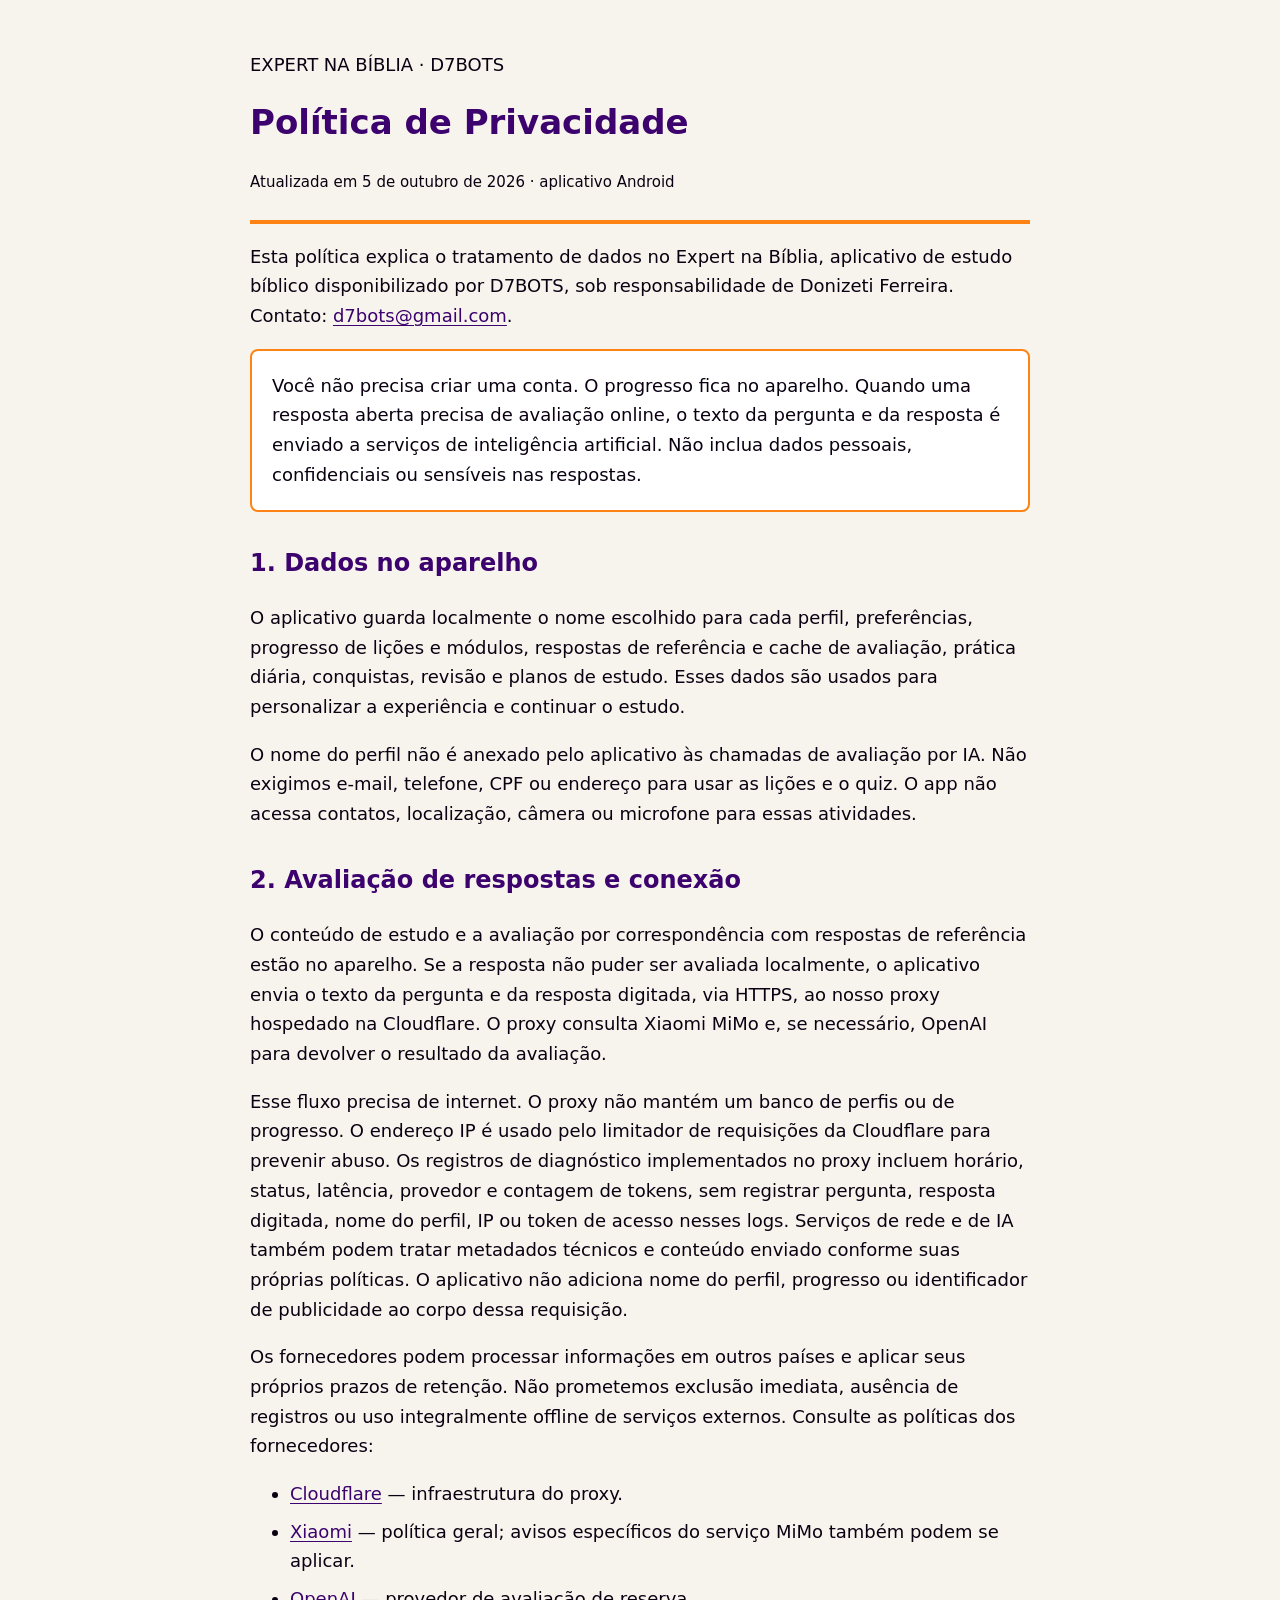
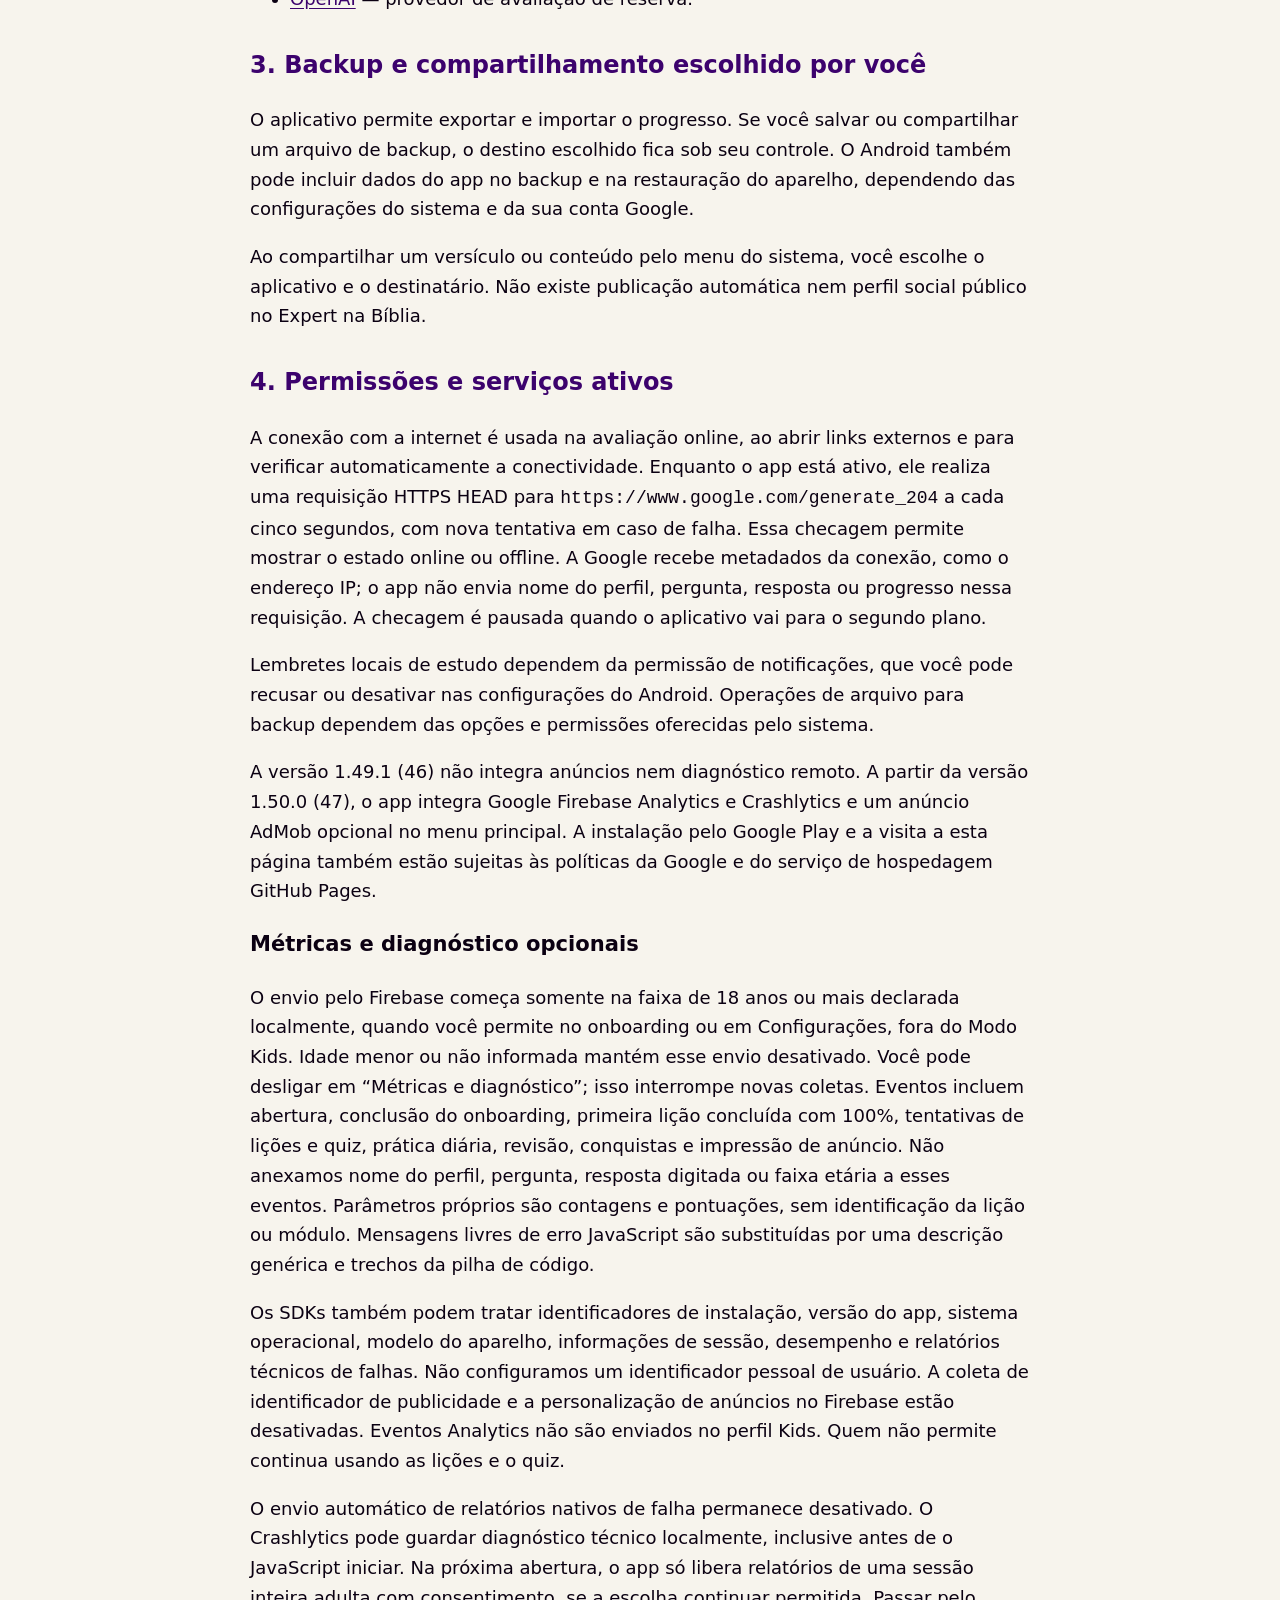
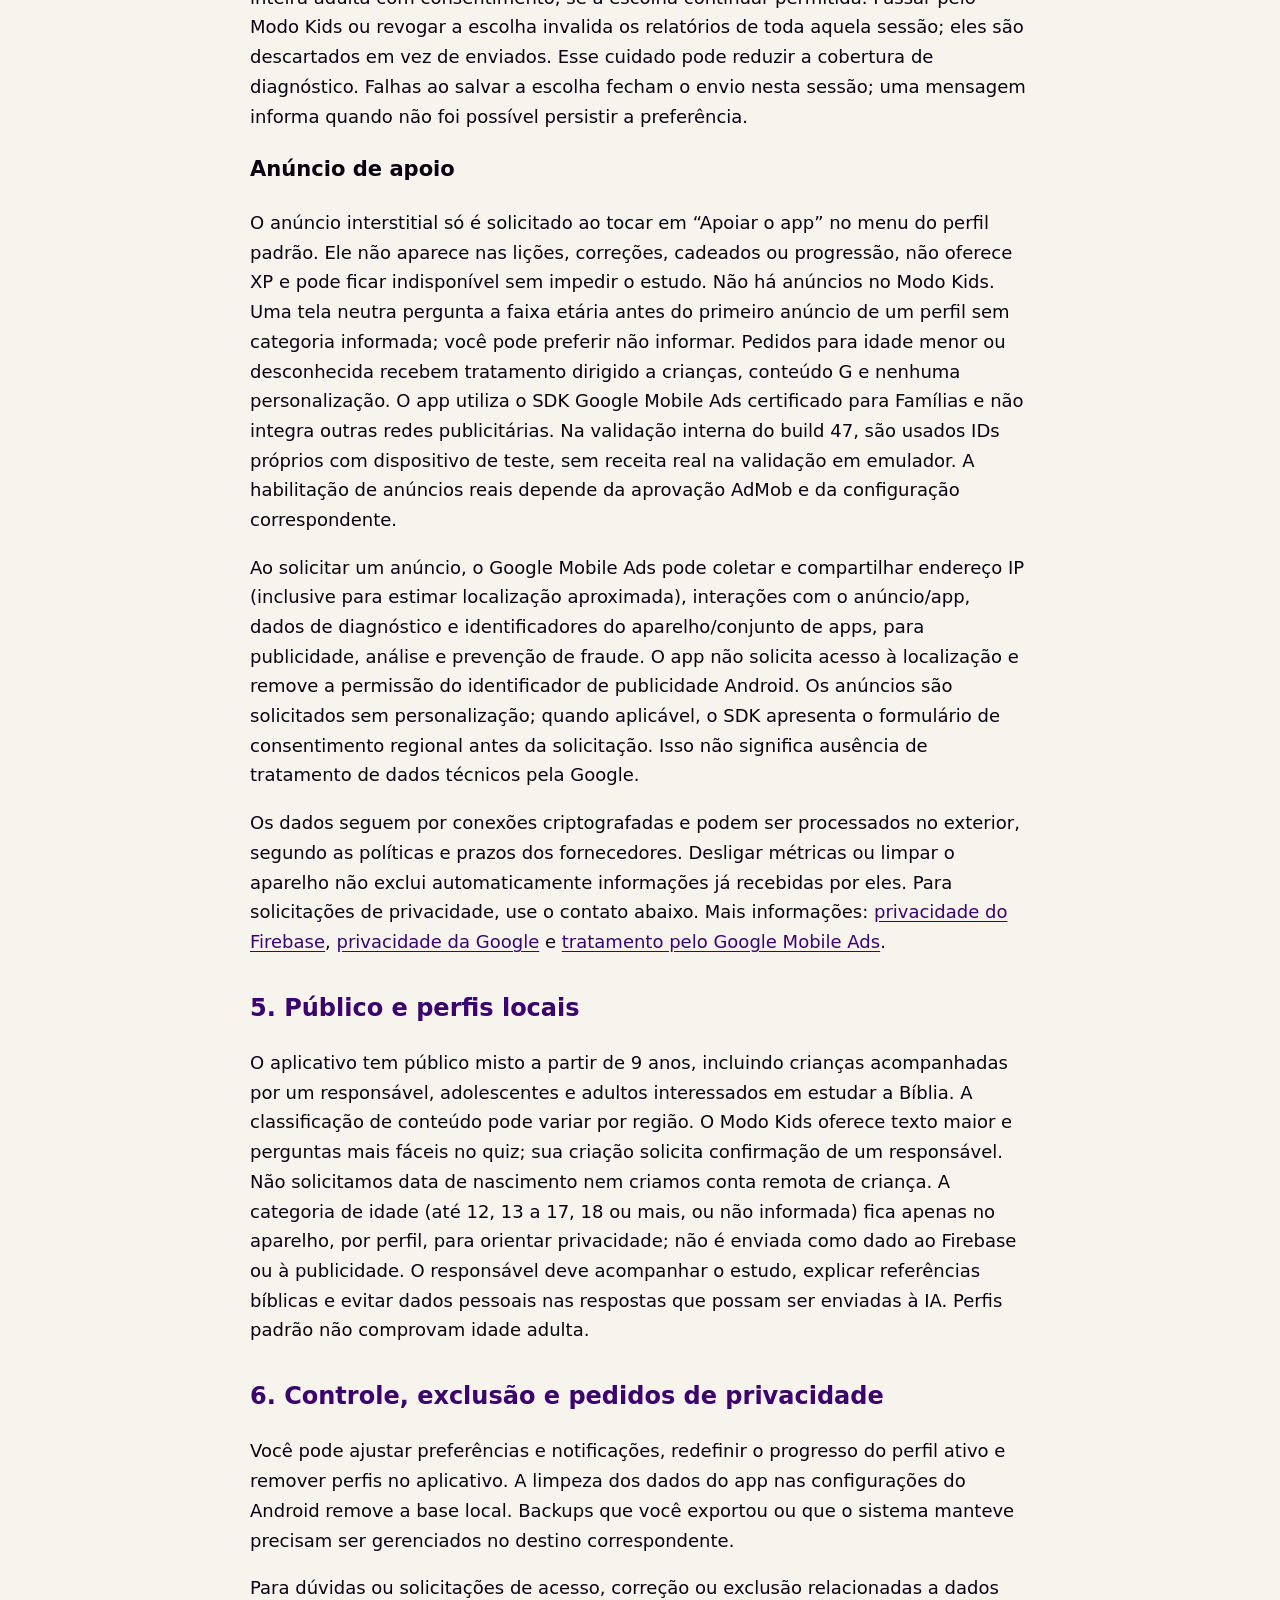
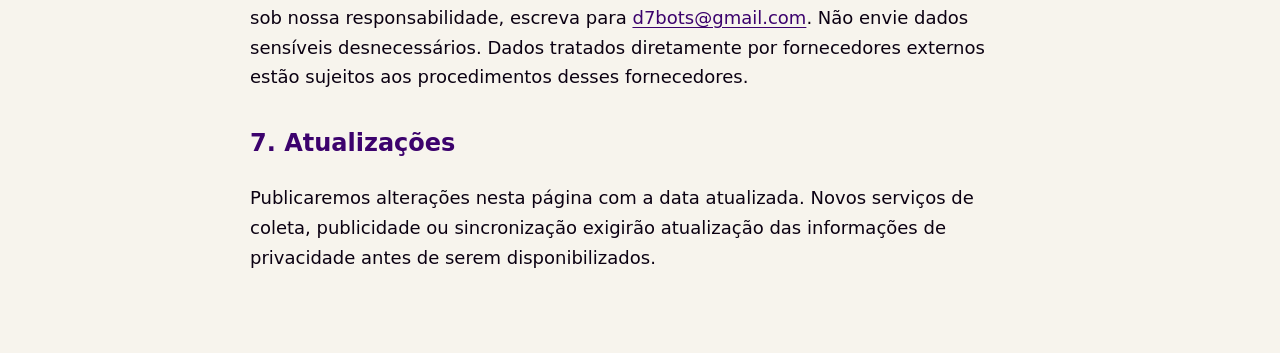
==== commit d1d97540: "Publica politica de privacidade do Expert na Biblia" ====
--- a/expert-na-biblia/privacy.html
+++ b/expert-na-biblia/privacy.html
@@ -38,7 +38,7 @@
   <p>Os SDKs também podem tratar identificadores de instalação, versão do app, sistema operacional, modelo do aparelho, informações de sessão, desempenho e relatórios técnicos de falhas. Não configuramos um identificador pessoal de usuário. A coleta de identificador de publicidade e a personalização de anúncios no Firebase estão desativadas. Eventos Analytics não são enviados no perfil Kids. Quem não permite continua usando as lições e o quiz.</p>
   <p>O envio automático de relatórios nativos de falha permanece desativado. O Crashlytics pode guardar diagnóstico técnico localmente, inclusive antes de o JavaScript iniciar. Na próxima abertura, o app só libera relatórios de uma sessão inteira adulta com consentimento, se a escolha continuar permitida. Passar pelo Modo Kids ou revogar a escolha invalida os relatórios de toda aquela sessão; eles são descartados em vez de enviados. Esse cuidado pode reduzir a cobertura de diagnóstico. Falhas ao salvar a escolha fecham o envio nesta sessão; uma mensagem informa quando não foi possível persistir a preferência.</p>
   <h3>Anúncio de apoio</h3>
-  <p>O anúncio interstitial só é solicitado ao tocar em “Apoiar o app” no menu do perfil padrão. Ele não aparece nas lições, correções, cadeados ou progressão, não oferece XP e pode ficar indisponível sem impedir o estudo. Não há anúncios no Modo Kids. Uma tela neutra pergunta a faixa etária antes do primeiro anúncio de um perfil sem categoria informada; você pode preferir não informar. Pedidos para idade menor ou desconhecida recebem tratamento dirigido a crianças, conteúdo G e nenhuma personalização. O app utiliza o SDK Google Mobile Ads certificado para Famílias e não integra outras redes publicitárias. Na validação interna do build 47, o anúncio usa o identificador de teste da Google e não produz receita real. A habilitação de anúncios reais depende da aprovação AdMob e da configuração correspondente.</p>
+  <p>O anúncio interstitial só é solicitado ao tocar em “Apoiar o app” no menu do perfil padrão. Ele não aparece nas lições, correções, cadeados ou progressão, não oferece XP e pode ficar indisponível sem impedir o estudo. Não há anúncios no Modo Kids. Uma tela neutra pergunta a faixa etária antes do primeiro anúncio de um perfil sem categoria informada; você pode preferir não informar. Pedidos para idade menor ou desconhecida recebem tratamento dirigido a crianças, conteúdo G e nenhuma personalização. O app utiliza o SDK Google Mobile Ads certificado para Famílias e não integra outras redes publicitárias. Na validação interna do build 47, são usados IDs próprios com dispositivo de teste, sem receita real na validação em emulador. A habilitação de anúncios reais depende da aprovação AdMob e da configuração correspondente.</p>
   <p>Ao solicitar um anúncio, o Google Mobile Ads pode coletar e compartilhar endereço IP (inclusive para estimar localização aproximada), interações com o anúncio/app, dados de diagnóstico e identificadores do aparelho/conjunto de apps, para publicidade, análise e prevenção de fraude. O app não solicita acesso à localização e remove a permissão do identificador de publicidade Android. Os anúncios são solicitados sem personalização; quando aplicável, o SDK apresenta o formulário de consentimento regional antes da solicitação. Isso não significa ausência de tratamento de dados técnicos pela Google.</p>
   <p>Os dados seguem por conexões criptografadas e podem ser processados no exterior, segundo as políticas e prazos dos fornecedores. Desligar métricas ou limpar o aparelho não exclui automaticamente informações já recebidas por eles. Para solicitações de privacidade, use o contato abaixo. Mais informações: <a href="https://firebase.google.com/support/privacy">privacidade do Firebase</a>, <a href="https://policies.google.com/privacy">privacidade da Google</a> e <a href="https://developers.google.com/admob/android/privacy/play-data-disclosure">tratamento pelo Google Mobile Ads</a>.</p>
   <h2>5. Público e perfis locais</h2>
